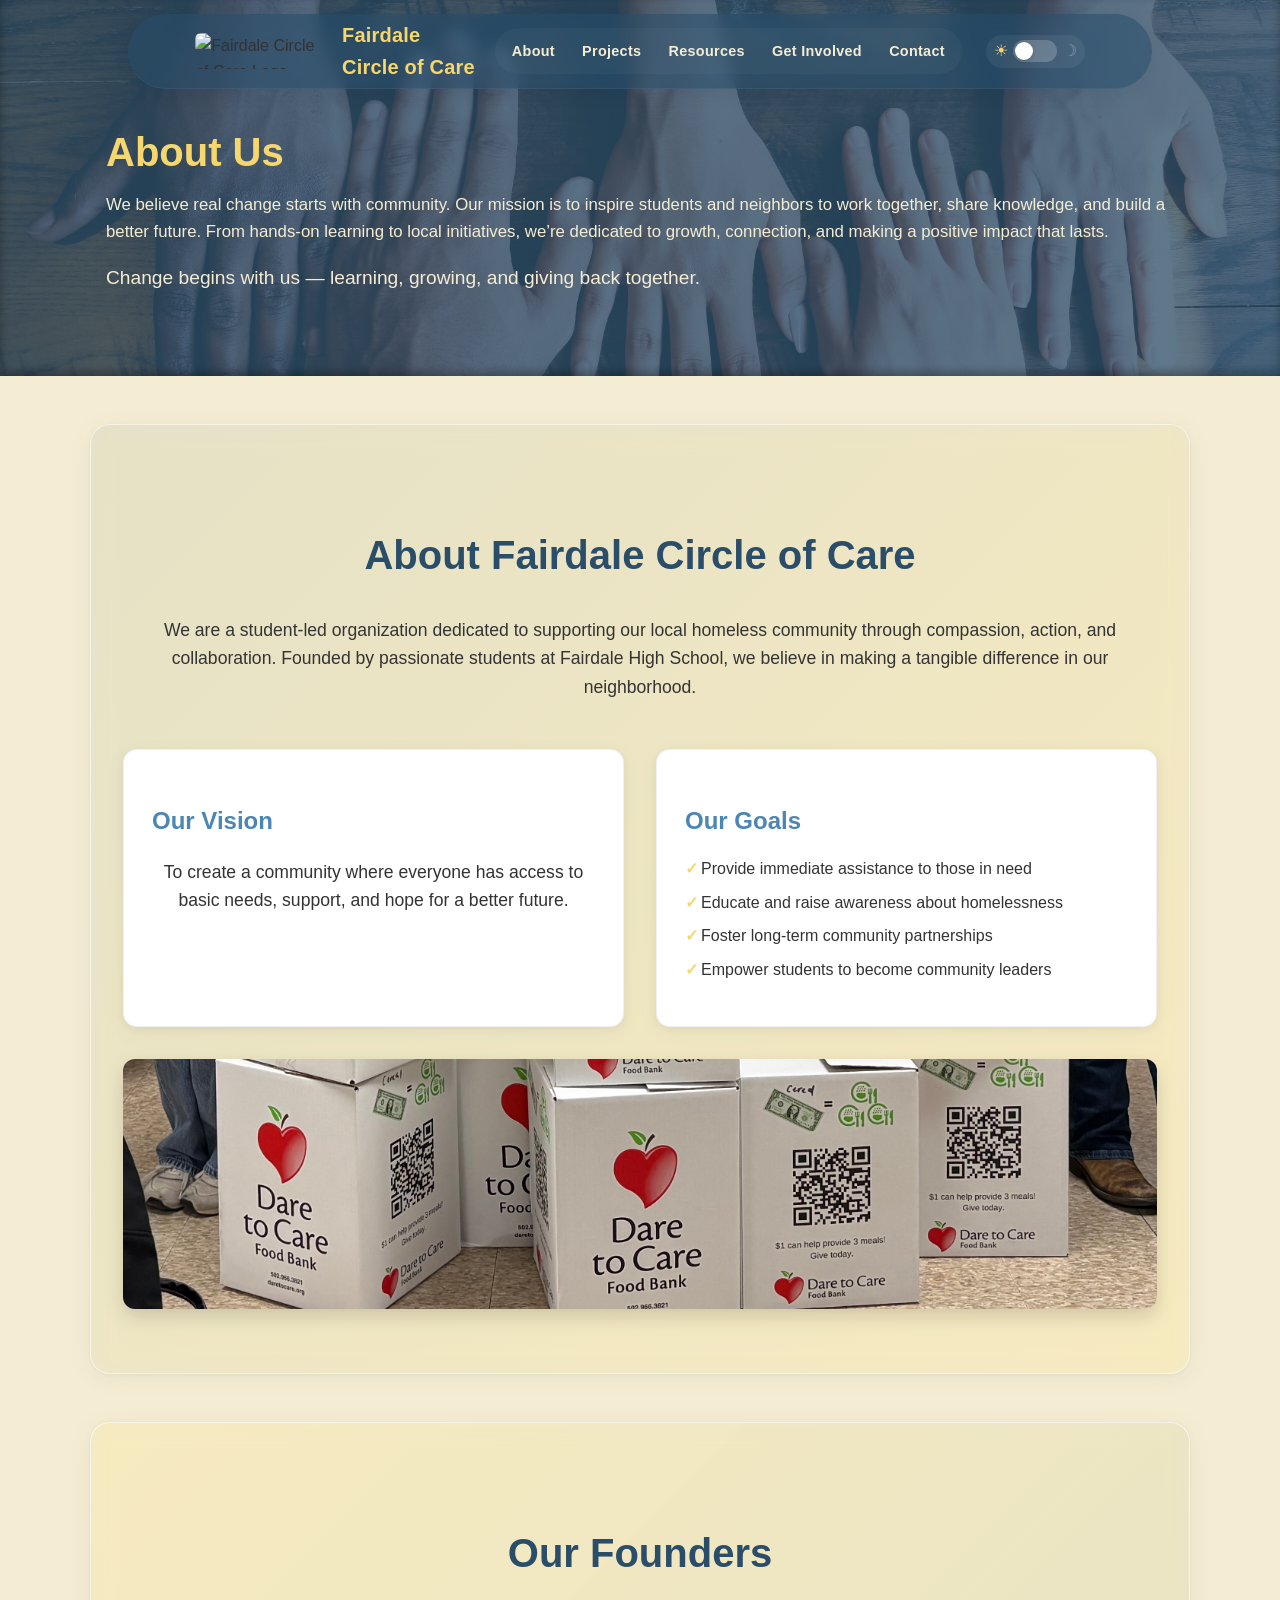
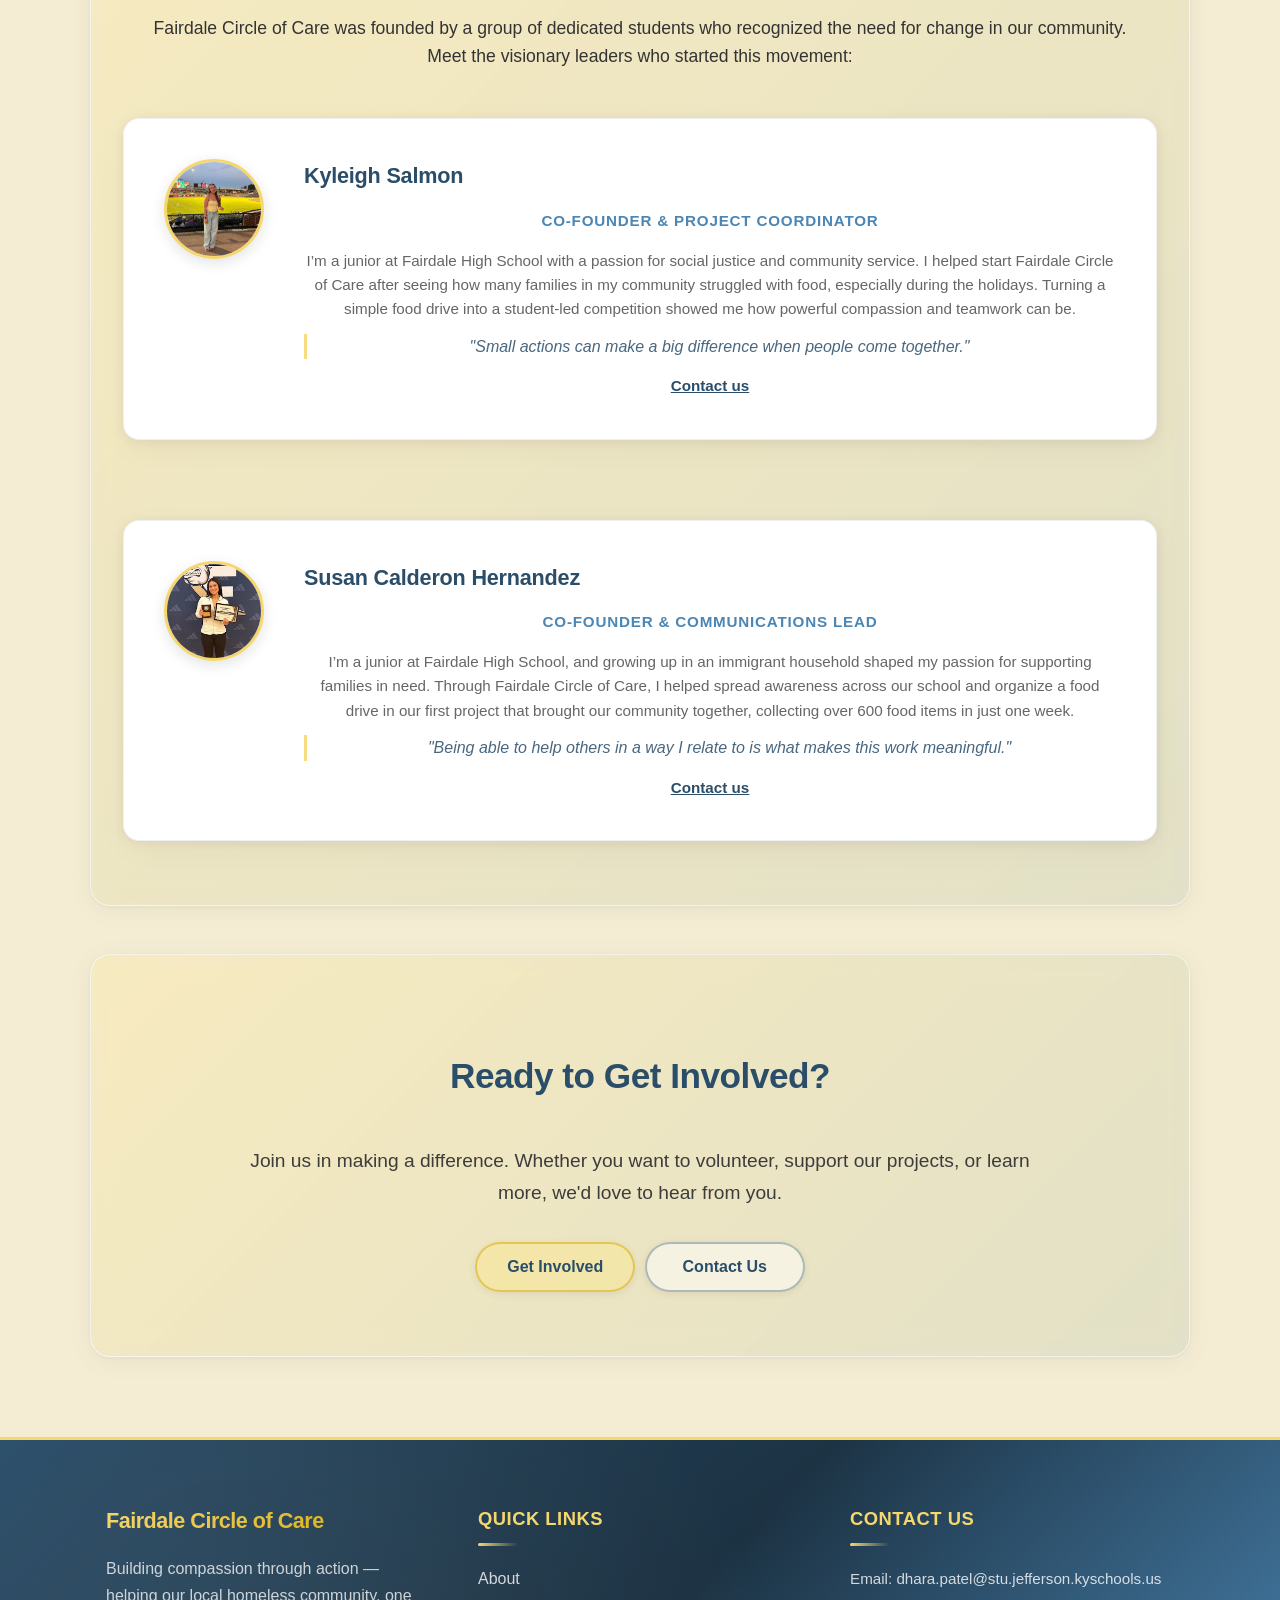
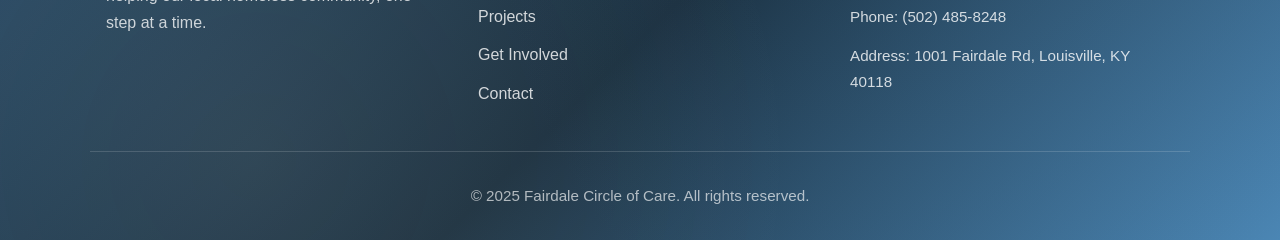
==== about.html @ db637d9d "initial commit Made-with: Cursor" ====
<!DOCTYPE html>
<html lang="en">
<head>
    <meta charset="utf-8" />
    <meta name="viewport" content="width=device-width, initial-scale=1" />
    <title>Fairdale Circle of Care | About Us</title>
    <script>
      (function() {
        var theme = localStorage.getItem('theme');
        var prefersDark = window.matchMedia && window.matchMedia('(prefers-color-scheme: dark)').matches;
        var isDark = theme === 'dark' || (!theme && prefersDark);
        document.documentElement.setAttribute('data-theme', isDark ? 'dark' : 'light');
      })();
    </script>
    <link rel="stylesheet" href="style.css" />
    <link rel="icon" type="image/x-icon" href="images/Fairdale_High_logo_template_300.png">
</head>
<body>

    <header class="site-header" role="banner">
        <div class="container header-inner">
            <div class="brand">
                <a href="index.html" class="logo">
                        <img src="https://cmsv2-assets.apptegy.net/uploads/21334/logo/24148/Fairdale_High_logo_template_300.png" alt="Fairdale Circle of Care Logo" />
                        <h1 class="site-title">Fairdale Circle of Care</h1>
                </a>
                <p class="site-tagline">Building compassion through action — helping our local homeless community, one step at a time.</p>
            </div>

            <button class="nav-toggle" aria-label="Toggle navigation" aria-expanded="false">
                <span class="bar"></span>
                <span class="bar"></span>
                <span class="bar"></span>
            </button>
            <nav class="site-nav" role="navigation" aria-label="Main navigation">
                <ul>
                    <li><a href="about.html">About</a></li>
                    <li><a href="projects.html">Projects</a></li>
                    <li><a href="resources.html">Resources</a></li>
                    <li><a href="get-involved.html">Get Involved</a></li>
                    <li><a href="contact.html">Contact</a></li>
                </ul>
            </nav>
            <label class="theme-switch" aria-label="Toggle dark mode">
                <input type="checkbox" id="theme-toggle" class="theme-checkbox" />
                <span class="theme-icon theme-icon-sun" aria-hidden="true">☀</span>
                <span class="slider"></span>
                <span class="theme-icon theme-icon-moon" aria-hidden="true">☽</span>
            </label>
            <script>(function(){ var t = document.documentElement.getAttribute('data-theme'); var c = document.getElementById('theme-toggle'); if(c) c.checked = (t === 'dark'); })();</script>
        </div>
    </header>

    <main id="main" class="hero hero-inner-page hero-about" role="main">
        <div class="container hero-inner">
            <div class="hero-content reveal">
                <h2 class="hero-title">About Us</h2>
                <p class="hero-lead">
                        We believe real change starts with community. Our mission is to inspire students and neighbors to work together,
    share knowledge, and build a better future. From hands-on learning to local initiatives, we’re dedicated to growth, connection, and making a positive impact that lasts.
</p>

                <p class="hero-note">Change begins with us — learning, growing, and giving back together.</p>
            </div>
        </div>
    </main>

    <!-- About Sections -->
    <section class="about-content" aria-labelledby="about-heading">
        <div class="container">
            <h2 id="about-heading" class="reveal">About Fairdale Circle of Care</h2>
            <p class="reveal">We are a student-led organization dedicated to supporting our local homeless community through compassion, action, and collaboration. Founded by passionate students at Fairdale High School, we believe in making a tangible difference in our neighborhood.</p>

            <div class="about-grid" data-stagger>
                <div class="about-item reveal">
                    <h3>Our Vision</h3>
                    <p>To create a community where everyone has access to basic needs, support, and hope for a better future.</p>
                </div>
                <div class="about-item reveal">
                    <h3>Our Goals</h3>
                    <ul>
                        <li>Provide immediate assistance to those in need</li>
                        <li>Educate and raise awareness about homelessness</li>
                        <li>Foster long-term community partnerships</li>
                        <li>Empower students to become community leaders</li>
                    </ul>
                </div>
            </div>
            <div class="about-image">
                <img src="images/IMG_8300 copy.JPG" alt="Boxes of donated items" />
            </div>
        </div>
    </section>

    <!-- Founders Section -->
    <section class="founders-section" aria-labelledby="founders-heading">
        <div class="container">
            <h2 id="founders-heading">Our Founders</h2>
            <p>Fairdale Circle of Care was founded by a group of dedicated students who recognized the need for change in our community. Meet the visionary leaders who started this movement:</p>

            <div class="founders-grid" data-stagger>
                <div class="founder-card reveal">
                    <img src="images/8A31B885-EFE0-4220-A9C0-D45A6B406CCF.JPG" alt="Kyleigh Salmon" class="founder-image">
                    <div class="founder-info">
                    <h3>Kyleigh Salmon</h3>
                    <p class="role">Co-Founder & Project Coordinator</p>
                    <p class="bio">I’m a junior at Fairdale High School with a passion for social justice and community service. I helped start Fairdale Circle of Care after seeing how many families in my community struggled with food, especially during the holidays. Turning a simple food drive into a student-led competition showed me how powerful compassion and teamwork can be.</p>
                    <p class="quote">"Small actions can make a big difference when people come together."</p>
                    <p><a href="contact.html" class="Email">Contact us</a></p>
                </div>
                </div>
                <div class="founder-card reveal">
                    <img src="images/susan circle of care.jpg" alt="Susan Calderon Hernandez" class="founder-image">
                    <div class="founder-info">
                    <h3>Susan Calderon Hernandez</h3>
                    <p class="role">Co-Founder & Communications Lead</p>
                    <p class="bio">I’m a junior at Fairdale High School, and growing up in an immigrant household shaped my passion for supporting families in need. Through Fairdale Circle of Care, I helped spread awareness across our school and organize a food drive in our first project that brought our community together, collecting over 600 food items in just one week.</p>
                    <p class="quote">"Being able to help others in a way I relate to is what makes this work meaningful."</p>
                    <p><a href="contact.html" class="Email">Contact us</a></p>
                </div>
                </div>
            </div>
        </div>
    </section>

    <!-- CTA Section -->
    <section class="get-involved-cta about-cta">
        <div class="container">
            <div class="cta-content reveal">
                <h2>Ready to Get Involved?</h2>
                <p>Join us in making a difference. Whether you want to volunteer, support our projects, or learn more, we'd love to hear from you.</p>
                <div class="cta-buttons">
                    <a class="btn btn-primary" href="get-involved.html">Get Involved</a>
                    <a class="btn btn-secondary" href="contact.html">Contact Us</a>
                </div>
            </div>
        </div>
    </section>

    <!-- Footer -->
    <footer class="site-footer">
        <div class="container footer-inner">
            <div class="footer-about">
                <h3>Fairdale Circle of Care</h3>
                <p>Building compassion through action — helping our local homeless community, one step at a time.</p>
            </div>
            <div class="footer-links">
                <h4>Quick Links</h4>
                <ul>
                    <li><a href="about.html">About</a></li>
                    <li><a href="projects.html">Projects</a></li>
                    <li><a href="get-involved.html">Get Involved</a></li>
                    <li><a href="contact.html">Contact</a></li>
                </ul>
            </div>
            <div class="footer-contact">
                <h4>Contact Us</h4>
                <p>Email: <a href="mailto:dhara.patel@stu.jefferson.kyschools.us">dhara.patel@stu.jefferson.kyschools.us</a></p>
                <p>Phone: <a href="tel:+15024858248">(502) 485-8248</a></p>
                <p>Address: 1001 Fairdale Rd, Louisville, KY 40118</p>
            </div>
        </div>
        <div class="footer-bottom">
            <p>&copy; 2025 Fairdale Circle of Care. All rights reserved.</p>
        </div>
    </footer>
    <script src="script.js"></script>
</body>
</html>
---- style.css ----
:root { /* colors and typography */
  font-family: Inter, sans-serif;
  font-feature-settings: 'liga' 1, 'calt' 1; /* fix for Chrome */
  --deep-blue: #2a4d69;
  --sky: #4b86b4;
  --soft-gold: #f5d76e;
  --cream: #f5edd3;
  --text: #333333;
  --gray: #666666;
  --mobile-padding: 1rem;
  --tablet-padding: 1.5rem;
  /* Section glass-gradient tokens */
  --section-a: linear-gradient(135deg, rgba(75,134,180,0.10) 0%, rgba(245,215,110,0.10) 100%);
  --section-b: linear-gradient(135deg, rgba(245,215,110,0.10) 0%, rgba(75,134,180,0.12) 100%);
  --section-border: rgba(255,255,255,0.55);
  --section-shadow: 0 4px 24px rgba(42,77,105,0.07), 0 1px 4px rgba(42,77,105,0.05);
}


/* Dark Mode Color Scheme */
[data-theme="dark"] {
  --bg-color: #121212;
  --text-color: #ffffff;
  --section-a: linear-gradient(135deg, rgba(75,134,180,0.18) 0%, rgba(212,168,78,0.10) 100%);
  --section-b: linear-gradient(135deg, rgba(212,168,78,0.10) 0%, rgba(75,134,180,0.18) 100%);
  --section-border: rgba(255,255,255,0.07);
  --section-shadow: 0 4px 24px rgba(0,0,0,0.25), 0 1px 4px rgba(0,0,0,0.15);
}


@supports (font-variation-settings: normal) {
  :root { font-family: InterVariable, sans-serif; }
}
* {
  box-sizing: border-box;
}
html {
  scroll-behavior: smooth;
}
body { /* global body styles */
  margin: 0;
  background-color: var(--cream);
  color: var(--text);
  line-height: 1.6;
  overflow-x: hidden;
}

/* Ensure the root doesn't allow horizontal scrolling — keeps layout clipped to viewport */
html, body {
  max-width: 100vw;
  overflow-x: hidden;
}

/* Guard against oversized images or absolutely positioned decorations causing scroll */
img, picture, video {
  max-width: 100%;
  height: auto;
  display: block;
}

/* Decorative pseudo-elements that sit outside their containers should not cause page scroll */
*:before, *:after {
  box-sizing: border-box;
}


.container { /* global content wrapper */
  max-width: 1100px;
  margin: 0 auto;
  width: 100%;
  padding: 0 1rem;
}

iframe{
  width: 100%;
  height: 600px;
  border: none;
  border-radius: 8px;
  box-shadow: 0 4px 12px rgba(0,0,0,0.1);
}

.site-header { /* sticky header */
  position: fixed;
  top: 0;
  left: 50%;
  transform: translateX(-50%);
  width: 60%;
  z-index: 1000;
  padding: 0.3rem 0;
  background: rgba(42, 77, 105, 0.55); /* thin glass */
  backdrop-filter: blur(8px) saturate(120%);
  -webkit-backdrop-filter: blur(8px) saturate(120%);
  border-bottom: 1px solid rgba(255,255,255,0.05);
  transition: background 240ms ease, box-shadow 240ms ease, transform 240ms ease;
  box-shadow: 0 6px 18px rgba(11, 24, 35, 0.06);
  margin-top: 0.9rem;
  border-radius: 5rem;
}


.site-header.scrolled { /* solid header on scroll */
  background: rgba(42, 77, 105, 0.9);
  box-shadow: 0 10px 30px rgba(11, 24, 35, 0.12);
  transform: translateY(0);
}


@media (max-width: 1310px) {
  .site-header {
    width: 80%;
  }
  .site-nav ul {
    gap: 0.1rem;
    padding: 0.3rem;
  }
  .site-nav a {
    padding: 0.38rem 0.6rem;
    font-size: 0.875rem;
  }
}

@media (max-width: 1024px) {
  .site-header {
    width: 90%;
  }
  .site-nav ul {
    gap: 0.05rem;
    padding: 0.25rem;
  }
  .site-nav a {
    padding: 0.35rem 0.45rem;
    font-size: 0.82rem;
    letter-spacing: 0.1px;
  }
}

@media (max-width: 768px) {
  .site-header {
    width: 90%;
    border-radius: 0;
    margin-top: 0;
  }
}


@media (max-width: 480px) {
  .site-header {
    width: 100%;
  }
}


/* inner layout */
.header-inner {
  display: flex;
  align-items: center;
  justify-content: space-between;
  gap: 1rem;
  max-width: 1100px;
  margin: 0 auto;
  width: 90%;
  padding: 0 1rem;
  min-height: 64px;
}


/* branding */
.site-title {
  color: var(--soft-gold);
  font-size: 1.25rem;
  margin: 0;
  font-weight: 800;
  letter-spacing: 0.2px;
  display: inline-flex;
  align-items: center;
  gap: 0.6rem;
  transition: transform 180ms ease;
  transform-origin: center;
  will-change: transform;
}


.site-title:hover { /* hover effect on site title */
  text-decoration: none;
  transform: scale(1.02);
}


/* show a small tagline on larger screens */
.site-tagline {
  display: none;
  color: rgba(255,255,255,0.85);
  font-weight: 600;
  font-size: 0.85rem;
  margin-left: 0.4rem;
  opacity: 0.95;
}


html[data-theme="dark"] .site-tagline {
  color: rgba(224,224,224,0.85);
}


/* nav container */
.site-nav {
  display: flex;
  align-items: center;
  gap: 0.5rem;
}


.site-nav ul {
  list-style: none;
  display: flex;
  gap: 0.2rem;
  margin: 0;
  padding: 0.3rem;
  align-items: center;
  background: rgba(255,255,255,0.03);
  border-radius: 999px;
  transition: background 180ms ease, box-shadow 180ms ease;
  width: 100%;
  box-sizing: border-box;
  flex:1;
}


/* links */
.site-nav a {
  display: inline-block;
  text-decoration: none;
  color: var(--cream);
  font-weight: 700;
  letter-spacing: 0.3px;
  font-size: 0.9rem;
  padding: 0.4rem 0.75rem;
  border-radius: 999px;
  transition: background 160ms ease, transform 160ms ease, box-shadow 160ms ease;
  backdrop-filter: none;
  white-space: nowrap;
}


/* hover / focus states */
.site-nav a:hover,
.site-nav a:focus {
  background: rgba(255,255,255,0.09);
  transform: translateY(-3px);
  box-shadow: 0 8px 20px rgba(11, 24, 35, 0.09);
  outline: none;
}


/* subtle pressed state */
.site-nav a:active {
  transform: translateY(0);
  box-shadow: none;
}


/* primary CTA inside nav */
.site-nav a.primary {
  background: linear-gradient(180deg, #ffe87c, #d4a500);
  color: var(--deep-blue);
  box-shadow: 0 6px 0 rgba(183,139,0,0.9), 0 10px 20px rgba(0,0,0,0.12);
  font-weight: 800;
}
/* primary CTA hover */
.site-nav a.primary:hover {
  transform: translateY(-2px);
  box-shadow: 0 8px 0 rgba(183,139,0,0.95), 0 12px 28px rgba(0,0,0,0.15);
}


/* responsive: collapse nav into a toggle on small screens */
.nav-toggle {
  display: none;
  flex-direction: column;
  justify-content: center;
  align-items: center;
  gap: 5px;
  width: 40px;
  height: 40px;
  background: rgba(255,255,255,0.1);
  border: none;
  border-radius: 10px;
  cursor: pointer;
  padding: 0;
  flex-shrink: 0;
  transition: background 0.2s ease;
}

.nav-toggle:hover {
  background: rgba(255,255,255,0.18);
}

/* The three bars */
.bar {
  display: block;
  width: 20px;
  height: 2px;
  background: #ffffff;
  border-radius: 2px;
  transition: transform 0.3s ease, opacity 0.3s ease, width 0.3s ease;
  transform-origin: center;
}

/* Animate to X when open */
.nav-toggle.open .bar:nth-child(1) {
  transform: translateY(7px) rotate(45deg);
}
.nav-toggle.open .bar:nth-child(2) {
  opacity: 0;
  width: 0;
}
.nav-toggle.open .bar:nth-child(3) {
  transform: translateY(-7px) rotate(-45deg);
}
/* toggle hover/focus */







/* ========= DARK MODE THEME SWITCH (utility, far right, sun/moon icon) ========= */
.theme-switch {
  display: flex;
  align-items: center;
  gap: 0.35rem;
  cursor: pointer;
  padding: 0.35rem 0.5rem;
  border-radius: 999px;
  background: rgba(255, 255, 255, 0.06);
  transition: background 0.2s ease;
  margin-left: 0.5rem;
  z-index: 2100;
  flex-shrink: 0;
}

.theme-switch:hover {
  background: rgba(255, 255, 255, 0.1);
}

.theme-checkbox {
  position: absolute;
  opacity: 0;
  pointer-events: none;
}

.theme-icon {
  font-size: 1rem;
  line-height: 1;
  opacity: 0.7;
  transition: opacity 0.2s ease;
}

.theme-icon-sun { color: #f5d76e; }
.theme-icon-moon { color: rgba(255,255,255,0.9); }

html[data-theme="dark"] .theme-icon-sun { opacity: 0.4; }
html[data-theme="dark"] .theme-icon-moon { opacity: 1; }

.theme-checkbox:checked ~ .theme-icon-sun { opacity: 0.4; }
.theme-checkbox:checked ~ .theme-icon-moon { opacity: 1; }
.theme-checkbox:not(:checked) ~ .theme-icon-sun { opacity: 1; }
.theme-checkbox:not(:checked) ~ .theme-icon-moon { opacity: 0.4; }

.slider {
  position: relative;
  width: 44px;
  height: 22px;
  background: rgba(255, 255, 255, 0.2);
  border-radius: 999px;
  transition: background 0.2s ease;
}

html[data-theme="dark"] .theme-switch .slider {
  background: rgba(0, 0, 0, 0.3);
}

.slider::before {
  content: '';
  position: absolute;
  width: 18px;
  height: 18px;
  background: white;
  border-radius: 50%;
  top: 2px;
  left: 2px;
  transition: transform 0.25s ease;
  box-shadow: 0 1px 3px rgba(0, 0, 0, 0.2);
}

.theme-checkbox:checked ~ .slider::before {
  transform: translateX(22px);
}


@media (max-width: 780px) {
  .site-header {
    position: fixed;
    top: 0;
    left: 0;
    width: 100%;
    margin-top: 0;
    transform: none;
    border-radius: 0px;
    padding: 0.6rem 1rem;
    background: rgba(42, 77, 105, 0.75);
    backdrop-filter: blur(12px) saturate(150%);
    -webkit-backdrop-filter: blur(12px) saturate(150%);
    box-shadow: 0 4px 24px rgba(0, 0, 0, 0.25);
    border-bottom: 1px solid rgba(255,255,255,0.1);
    z-index: 2000;
    transition: all 0.3s ease;


  }
  .nav-toggle {
    display: inline-flex;
  }

  .header-inner {
    padding: 0 1rem;
    justify-content: space-between;
    align-items: center;
    min-height: 56px;
  }

  /* ensure the theme-switch remains visible and aligned on small screens */
  .header-inner .theme-switch {
    margin-left: 0.5rem;
  }

  /* Mobile nav panel — slides down from header */
  .site-nav {
    position: fixed;
    top: 56px;
    left: 0;
    right: 0;
    width: 100%;
    background: rgba(42, 77, 105, 0.82);
    backdrop-filter: blur(20px) saturate(160%);
    -webkit-backdrop-filter: blur(20px) saturate(160%);
    border-bottom: 1px solid rgba(255,255,255,0.12);
    box-shadow: 0 12px 40px rgba(0,0,0,0.18);
    overflow: hidden;
    /* hidden state */
    max-height: 0;
    opacity: 0;
    pointer-events: none;
    transition: max-height 0.35s cubic-bezier(0.4, 0, 0.2, 1),
                opacity 0.25s ease;
    z-index: 9999;
  }

  .site-nav.open {
    max-height: 400px;
    opacity: 1;
    pointer-events: auto;
  }

  .site-nav ul {
    display: flex;
    flex-direction: column;
    gap: 0;
    padding: 0.5rem 1rem 1rem;
    background: transparent;
    border-radius: 0;
    box-shadow: none;
    width: 100%;
  }

  .site-nav li {
    width: 100%;
    border-bottom: 1px solid rgba(255,255,255,0.06);
  }

  .site-nav li:last-child {
    border-bottom: none;
  }

  .site-nav a {
    display: flex;
    align-items: center;
    width: 100%;
    padding: 1.1rem 0.75rem;
    font-size: 1.1rem;
    font-weight: 700;
    color: rgba(255,255,255,0.92);
    border-radius: 0;
    letter-spacing: 0.2px;
    transition: color 0.2s ease, padding-left 0.2s ease;
  }

  .site-nav a:hover,
  .site-nav a:focus {
    color: #ffffff;
    background: rgba(255,255,255,0.07);
    padding-left: 1.25rem;
    transform: none;
    box-shadow: none;
  }

  .site-nav a.active-page {
    color: var(--soft-gold);
  }

  .site-title {
    font-size: 1rem;
  }
  .hero {
    padding: 6rem 0 0;
    background-position: center;


  }
  .hero-inner {
    flex-direction: column;
    text-align: center;


    padding: 0 1rem;
  }
  .hero-content p{
    font-size:1.2rem;
  }
  .hero-title {
    font-size: 2.5rem;
  }
  .btn {
    padding: 0.6rem 1.2rem;
    font-size: 0.9rem;
  }
  .mission {
    flex-direction: column;
    margin: 2rem 0.5rem;
    padding: 2.5rem 1rem;
    border-radius: 16px;
  }
  .mission-statement p {
    font-size: 1.05rem;
  }
}


/* hero section */
.hero {
  padding-top:8rem;
  background:
    linear-gradient(rgba(42, 77, 105, 0.8), rgba(42, 77, 105, 0.8)),
    url("images/shane-rounce-DNkoNXQti3c-unsplash.jpg") center/cover no-repeat;
  padding:9rem 0;
  background-size:cover;
  color: var(--text);
  position: relative;
  box-shadow: inset 0 -4px 10px rgba(0,0,0,0.3);
}


html[data-theme="dark"] .hero {
  background:
    linear-gradient(rgba(26, 42, 58, 0.9), rgba(26, 42, 58, 0.9)),
    url("https://civicwell.org/wp-content/uploads/2013/07/feature-cultivating-community-gardens.jpg") center/cover no-repeat;
  background-size: cover;
}

html[data-theme="dark"] body{
  background-color: #2a2a2a;

}

/* hero inner layout */
.hero-inner {
  display: flex;
  align-items: center;
  justify-content: space-between;
  gap: 2rem;
  flex-wrap: wrap;
}
/* hero text content */
.hero-content {
  flex: 1 1 500px;
}
.hero-content p{
    font-size:1.2rem;
    color: var(--cream);
}


.hero-title {
  font-size: 4rem;
  color: var(--soft-gold);
  margin-bottom: 1rem;
  line-height: 1.15;
}

/* Inner pages: smaller hero so it doesn’t feel like the homepage */
.hero-inner-page.hero {
  padding: 6rem 0 4rem;
}

/* =====================================================
   PER-PAGE HERO IMAGES
   To change a page's hero image, just update the url()
   below for that page. The overlay tint is automatic.
   ===================================================== */

/* About page — add class="hero hero-inner-page hero-about" to <main> */
.hero-about {
  background-image:
    linear-gradient(rgba(42, 77, 105, 0.75), rgba(42, 77, 105, 0.75)),
    url("images/clay-banks-LjqARJaJotc-unsplash.jpg");
  background-size: cover;
  background-position: center;
}

/* Projects page */
.hero-projects {
  background-image:
    linear-gradient(rgba(42, 77, 105, 0.75), rgba(42, 77, 105, 0.75)),
    url("images/joel-muniz-3k3l2brxmwQ-unsplash.jpg");
  background-size: cover;
  background-position: center;
}

/* Resources page */
.hero-resources {
  background-image:
    linear-gradient(rgba(42, 77, 105, 0.75), rgba(42, 77, 105, 0.75)),
    url("images/victoria-kubiaki-emPsZ6MBCUs-unsplash.jpg");
  background-size: cover;
  background-position: center;
}

/* Get Involved page */
.hero-get-involved {
  background-image:
    linear-gradient(rgba(42, 77, 105, 0.75), rgba(42, 77, 105, 0.75)),
    url("images/h-u-phu-6qt7cVSN6uc-unsplash.jpg");
  background-size: cover;
  background-position: center;
}

/* Contact page */
.hero-contact {
  background-image:
    linear-gradient(rgba(42, 77, 105, 0.75), rgba(42, 77, 105, 0.75)),
    url("images/julian-hochgesang-Dkn8-zPIbwo-unsplash.jpg");
  background-size: cover;
  background-position: center;
}

.hero-inner-page .hero-title {
  font-size: 2.5rem;
  font-weight: 700;
}

.hero-inner-page .hero-lead {
  font-size: 1.05rem;
}
/* hero buttons: primary = bold yellow, secondary = subdued */
.btn {
  display: inline-block;
  padding: 0.65rem 1.25rem;
  border-radius: 30px;
  font-weight: 600;
  text-decoration: none;
  border: 2px solid rgba(42, 77, 105, 0.35);
  color: var(--deep-blue);
  background: rgba(255, 255, 255, 0.5);
  box-shadow: 0 2px 8px rgba(0, 0, 0, 0.08);
  transition: all 0.25s ease;
}

.btn:hover {
  transform: translateY(-1px);
  box-shadow: 0 4px 12px rgba(0, 0, 0, 0.12);
  border-color: rgba(42, 77, 105, 0.5);
}

.btn:active {
  transform: translateY(0);
}

.btn-primary {
  border: 2px solid rgba(212, 168, 0, 0.5);
  color: var(--deep-blue);
  background: rgba(255, 232, 124, 0.35);
  box-shadow: 0 2px 8px rgba(0, 0, 0, 0.08);
}



.btn-primary:hover {
  transform: translateY(-1px);
  box-shadow: 0 4px 12px rgba(0, 0, 0, 0.12);
  border-color: rgba(212, 168, 0, 0.65);
  background: rgba(255, 232, 124, 0.5);
}

.hero .btn-primary {
  background: rgba(255, 232, 124, 0.6);
}

.btn-primary:active {
  transform: translateY(0);
  box-shadow: 0 2px 6px rgba(0, 0, 0, 0.1);
}

html[data-theme="dark"] .btn {
  border-color: rgba(212, 168, 78, 0.3);
  color: rgba(224, 224, 224, 0.95);
  background: rgba(42, 58, 74, 0.5);
}

html[data-theme="dark"] .btn-primary {
  border-color: rgba(212, 168, 78, 0.5);
  color: rgba(224, 224, 224, 0.95);
  background: rgba(212, 168, 78, 0.15);
}

html[data-theme="dark"] .btn-primary:hover {
  border-color: rgba(212, 168, 78, 0.7);
  background: rgba(212, 168, 78, 0.22);
}

/* Secondary = subdued; same as base .btn */
.btn-secondary {
  border: 2px solid rgba(42, 77, 105, 0.35);
  background: rgba(255, 255, 255, 0.5);
  box-shadow: 0 2px 8px rgba(0, 0, 0, 0.08);
}

html[data-theme="dark"] .btn-secondary {
  border-color: rgba(212, 168, 78, 0.3);
  background: rgba(42, 58, 74, 0.5);
}

.hero-cta,
.cta-buttons {
  display: flex;
  flex-wrap: wrap;
  gap: 0.6rem;
  align-items: center;
}


.hero-note {
  margin-top: 1rem;
  color: var(--cream);
}

html[data-theme="dark"] .hero-note {
  color: rgba(224,224,224,0.9);
}

.hero-lead {
  color: var(--cream);
}

html[data-theme="dark"] .hero-lead {
  color: rgba(224,224,224,0.9);
}

html[data-theme="dark"] .hero-content p {
  color: rgba(224,224,224,0.9);
}





/* ========= SCROLL REVEAL ========= */
.reveal {
  opacity: 0;
  transform: translateY(28px);
  transition: opacity 0.6s cubic-bezier(0.22, 0.61, 0.36, 1),
              transform 0.6s cubic-bezier(0.22, 0.61, 0.36, 1);
}

.reveal.visible {
  opacity: 1;
  transform: translateY(0);
}

/* Stagger containers are observed as a unit; children are triggered via JS setTimeout */
[data-stagger] > .reveal,
[data-stagger] .reveal {
  transition-delay: 0ms;
}

/* ========= HOVER LIFT (cards) ========= */
.card:hover,
.testimonial-card:hover,
.benefit-card:hover,
.founder-card:hover,
.about-item:hover,
.stat:hover,
.project-card-wrapper:hover {
  transform: translateY(-5px);
  box-shadow: 0 12px 32px rgba(42,77,105,0.14), 0 2px 8px rgba(42,77,105,0.08);
}

/* ========= BUTTON PULSE (primary CTA) ========= */
@keyframes btnPulse {
  0%   { box-shadow: 0 0 0 0 rgba(75,134,180,0.45); }
  70%  { box-shadow: 0 0 0 10px rgba(75,134,180,0); }
  100% { box-shadow: 0 0 0 0 rgba(75,134,180,0); }
}

.btn.btn-primary {
  animation: btnPulse 2.6s ease-out infinite;
}

.btn.btn-primary:hover,
.btn.btn-primary:focus {
  animation: none;
}

/* ========= SECTION HEADING UNDERLINE DRAW ========= */
@keyframes drawLine {
  from { width: 0; }
  to   { width: 3rem; }
}

.impact h2,
.faq h2,
.testimonies h2,
.get-involved h2,
.about-content h2,
.founders-section h2 {
  position: relative;
  padding-bottom: 0.75rem;
}

.impact h2::after,
.faq h2::after,
.testimonies h2::after,
.get-involved h2::after,
.about-content h2::after,
.founders-section h2::after {
  content: "";
  position: absolute;
  bottom: 0;
  left: 0;
  height: 3px;
  width: 0;
  background: linear-gradient(to right, var(--sky), var(--soft-gold));
  border-radius: 2px;
  transition: width 0.6s cubic-bezier(0.22, 0.61, 0.36, 1) 0.3s;
}

.reveal.visible h2::after,
.reveal.visible + * h2::after {
  width: 3rem;
}

/* Trigger when the heading's own parent becomes visible */
.impact-intro.visible h2::after,
.faq-intro.visible h2::after,
.testimonies-header.visible h2::after,
.get-involved-text.visible h2::after,
.about-content .container .reveal.visible ~ * h2::after {
  width: 3rem;
}

/* Simpler: just always draw when heading is in a .visible ancestor */
.visible > h2::after,
.visible h2::after {
  width: 3rem;
}
.logo{
    text-decoration: none;
    color:inherit;
    gap: 0.6rem;
    display: flex;
    align-items: center;
}


.brand {
    display: flex;
    gap: 0.2rem;
    align-items: center;
}


.logo img{ /* logo image styles */
    height:36px;
    width:auto;
    display:block;
    border-radius: 6px;
}


/* mission section */
.mission {
  display: flex;
  align-items: center;
  gap: 4rem;
  padding: 3.5rem 3rem;
  background: var(--section-b);
  backdrop-filter: blur(12px) saturate(140%);
  -webkit-backdrop-filter: blur(12px) saturate(140%);
  border: 1px solid var(--section-border);
  border-radius: 20px;
  margin: 3rem auto;
  box-shadow: var(--section-shadow);
  max-width: 1100px;
  position: relative;
  overflow: hidden;
}

.mission::before {
  content: "";
  position: absolute;
  top: 0;
  left: 0;
  width: 4px;
  height: 100%;
  background: linear-gradient(to bottom, var(--sky), var(--deep-blue));
  border-radius: 4px 0 0 4px;
}

html[data-theme="dark"] .mission {
  background: var(--section-b);
  border-color: var(--section-border);
  box-shadow: var(--section-shadow);
}

html[data-theme="dark"] .mission::before {
  background: linear-gradient(to bottom, var(--sky), var(--soft-gold));
}
.get-involved {
  padding: 4rem 1rem;
  background: var(--section-a);
  backdrop-filter: blur(12px) saturate(140%);
  -webkit-backdrop-filter: blur(12px) saturate(140%);
  border: 1px solid var(--section-border);
  border-radius: 20px;
  margin: 3rem auto;
  box-shadow: var(--section-shadow);
  max-width: 1100px;
  position: relative;
  overflow: hidden;
}

html[data-theme="dark"] .get-involved {
  background: var(--section-a);
  border-color: var(--section-border);
  box-shadow: var(--section-shadow);
}



.get-involved-layout {
  display: grid;
  grid-template-columns: 1fr 1fr;
  gap: 4rem;
  align-items: center;
}

.get-involved h2 {
  color: var(--deep-blue);
  font-size: 2rem;
  font-weight: 900;
  margin-bottom: 1rem;
  letter-spacing: -0.5px;
}

html[data-theme="dark"] .get-involved h2 {
  color: rgba(224,224,224,0.95);
}

.get-involved p {
  color: var(--gray);
  font-size: 1rem;
  margin-bottom: 1.5rem;
  line-height: 1.7;
}

html[data-theme="dark"] .get-involved p {
  color: rgba(224,224,224,0.75);
}

.get-involved ul {
  list-style: none;
  font-size: 1rem;
  margin: 0 0 0 0;
  padding: 0;
}

html[data-theme="dark"] .get-involved ul {
  color: rgba(224,224,224,0.9);
}

.get-involved li {
  margin-bottom: 0.85rem;
  line-height: 1.7;
  padding-left: 1.6rem;
  position: relative;
  color: var(--text);
}

html[data-theme="dark"] .get-involved li {
  color: rgba(224,224,224,0.85);
}

.get-involved li::before {
  content: "✓";
  position: absolute;
  left: 0;
  color: var(--soft-gold);
  font-weight: 900;
}

.get-involved-cta-box {
  background: rgba(255,255,255,0.6);
  border: 1px solid rgba(42,77,105,0.1);
  border-radius: 16px;
  padding: 2.5rem;
  display: flex;
  flex-direction: column;
  align-items: flex-start;
  gap: 1rem;
  box-shadow: 0 2px 12px rgba(42,77,105,0.06);
}

html[data-theme="dark"] .get-involved-cta-box {
  background: rgba(255,255,255,0.04);
  border-color: rgba(255,255,255,0.08);
}

.get-involved-cta-box p {
  font-size: 1.1rem;
  font-weight: 700;
  color: var(--deep-blue);
  margin: 0 0 0.5rem 0;
  line-height: 1.5;
}

html[data-theme="dark"] .get-involved-cta-box p {
  color: rgba(224,224,224,0.9);
}

.get-involved-cta-box .btn {
  width: 100%;
  text-align: center;
}


/* ========= SECTION EYEBROW LABEL ========= */
.section-eyebrow {
  display: inline-block;
  font-size: 0.72rem;
  font-weight: 700;
  letter-spacing: 0.12em;
  text-transform: uppercase;
  color: var(--sky) !important;
  margin-bottom: 0.6rem;
}

html[data-theme="dark"] .section-eyebrow {
  color: var(--soft-gold) !important;
}

/* Impact Section */
.impact {
  padding: 4rem 1rem;
  background: var(--section-b);
  backdrop-filter: blur(12px) saturate(140%);
  -webkit-backdrop-filter: blur(12px) saturate(140%);
  border: 1px solid var(--section-border);
  border-radius: 20px;
  margin: 3rem auto;
  box-shadow: var(--section-shadow);
  max-width: 1100px;
  position: relative;
  overflow: hidden;
}

html[data-theme="dark"] .impact {
  background: var(--section-b);
  border-color: var(--section-border);
  box-shadow: var(--section-shadow);
}
.impact-layout {
  display: grid;
  grid-template-columns: 1fr 1fr;
  gap: 4rem;
  align-items: center;
}

.impact-intro {
  position: relative;
  z-index: 1;
}

.impact h2 {
  color: var(--deep-blue);
  font-size: 2rem;
  font-weight: 900;
  margin-bottom: 1rem;
  text-align: left;
  position: relative;
  z-index: 1;
  letter-spacing: -0.5px;
}

html[data-theme="dark"] .impact h2 {
  color: rgba(224,224,224,0.95);
}

.impact-desc {
  color: var(--gray);
  font-size: 1rem;
  line-height: 1.7;
  margin: 0;
}

html[data-theme="dark"] .impact-desc {
  color: rgba(224,224,224,0.7);
}

.impact-stats {
  display: grid;
  grid-template-columns: 1fr 1fr;
  gap: 1.25rem;
  position: relative;
  z-index: 1;
}
.stat {
  background: linear-gradient(135deg, #ffffff 0%, #f9f7f2 100%);
  padding: 2.5rem;
  border-radius: 16px;
  text-align: center;
  box-shadow: 0 8px 25px rgba(42,77,105,0.08);
  border: 1px solid rgba(42,77,105,0.05);
  transition: all 0.4s cubic-bezier(0.2, 0.8, 0.2, 1);
  position: relative;
  overflow: hidden;
}


html[data-theme="dark"] .stat {
  background: linear-gradient(135deg, #2a3a4a 0%, #1e2e3e 100%);
  box-shadow: 0 8px 25px rgba(0,0,0,0.3);
  border: 1px solid rgba(212,168,78,0.1);
}
.stat::before {
  content: "";
  position: absolute;
  top: 0;
  left: -100%;
  width: 100%;
  height: 100%;
  background: linear-gradient(90deg, transparent, rgba(245,237,211,0.4), transparent);
  transition: left 0.6s ease;
}
.stat:hover::before {
  left: 100%;
}
.stat:hover {
  transform: translateY(-12px) scale(1.05);
  box-shadow: 0 16px 40px rgba(42,77,105,0.16);
}
.count {
  display: block;
  font-size: 3.5rem;
  font-weight: 950;
  background: linear-gradient(135deg, var(--soft-gold) 0%, #d4a500 100%);
  -webkit-background-clip: text;
  -webkit-text-fill-color: transparent;
  background-clip: text;
  margin-bottom: 0.8rem;
  letter-spacing: -1px;
}
.stat p {
  color: var(--deep-blue);
  font-size: 1.15rem;
  font-weight: 800;
  margin: 0;
  letter-spacing: 0.4px;
  text-transform: uppercase;
}

html[data-theme="dark"] .stat p {
  color: rgba(224,224,224,0.95);
}


@media (max-width: 780px) {
  .impact {
    padding: 2.5rem 1rem;
    border-radius: 12px;
    margin: 2rem 0.5rem;
    box-shadow: 0 6px 20px rgba(42,77,105,0.08);
    max-width: 100%;
  }
  .impact h2 {
    font-size: 1.6rem;
    margin-bottom: 1.8rem;
  }
  .impact-stats {
    gap: 1.8rem;
  }
  .stat {
    padding: 1.8rem 1rem;
  }
  .count {
    font-size: 2.8rem;
  }
  .stat p {
    font-size: 0.95rem;
  }
  .get-involved {
    padding: 2rem 1rem;
    border-radius: 12px;
    margin: 2rem 0.5rem;
    max-width: 100%;
  }
  .get-involved h2 {
    font-size: 1.6rem;
  }
  .get-involved p {
    font-size: 1rem;
  }
  .get-involved ul {
    font-size: 1rem;
    margin-bottom: 1.8rem;
  }
  .get-involved li {
    margin-bottom: 0.8rem;
  }
  .get-involved .btn.btn-primary {
    font-size: 1rem;
    padding: 0.8rem 1.8rem;
  }
}



@media (max-width: 480px) {
  .why-us .container, .get-involved .container {
    padding: 0;
    max-width: 100%;
  }
  .why-us h2, .get-involved h2 {
    font-size: 1.3rem;
  }
  .why-us p, .get-involved p {
    font-size: 1rem;
  }
  .why-us ul, .get-involved ul {
    font-size: 0.98rem;
    padding-left: 1rem;
  }
}






/* mission statement card */
.mission-statement {
  flex: 1;
  line-height: 1.7;
  position: relative;
  z-index: 1;
}

.mission-statement h2 {
  margin: 0 0 0.75rem 0;
  font-size: 0.7rem;
  font-weight: 800;
  letter-spacing: 1.8px;
  text-transform: uppercase;
  text-align: left;
  color: var(--sky);
}

html[data-theme="dark"] .mission-statement h2 {
  color: var(--soft-gold);
}

.mission-statement p {
  margin: 0 0 1.5rem 0;
  font-size: 1.1rem;
  font-weight: 400;
  line-height: 1.7;
  letter-spacing: -0.1px;
  text-align: left;
  color: var(--gray);
}

html[data-theme="dark"] .mission-statement p {
  color: rgba(224,224,224,0.7);
}

.mission-btn {
  display: inline-block;
  font-size: 0.875rem;
}




/* responsive adjustments */
@media (max-width: 780px) {
  .mission {
    flex-direction: column;
    gap: 1.5rem;
    padding: 2rem 1.5rem;
    margin: 2rem 0.5rem;
    border-radius: 16px;
  }
  .mission-image {
    flex: none;
    width: 100%;
    height: 220px;
  }
  .mission-statement {
    width: 100%;
  }
  .mission-statement h2 {
    font-size: 0.7rem;
  }
  .mission-statement p {
    font-size: 1rem;
  }
}


.efforts-section {
  background: var(--section-a);
  backdrop-filter: blur(12px) saturate(140%);
  -webkit-backdrop-filter: blur(12px) saturate(140%);
  border: 1px solid var(--section-border);
  border-radius: 20px;
  box-shadow: var(--section-shadow);
  max-width: 1100px;
  margin: 3rem auto;
  padding: 3rem 2rem 3.5rem;
}

html[data-theme="dark"] .efforts-section {
  background: var(--section-a);
  border-color: var(--section-border);
  box-shadow: var(--section-shadow);
}

.efforts-header {
  margin-bottom: 2rem;
}

.efforts-header h2 {
  color: var(--deep-blue);
  font-size: 2rem;
  font-weight: 900;
  margin-bottom: 0;
  letter-spacing: -0.5px;
  position: relative;
  padding-bottom: 0.75rem;
}

html[data-theme="dark"] .efforts-header h2 {
  color: rgba(224,224,224,0.95);
}

.efforts-header h2::after {
  content: "";
  position: absolute;
  bottom: 0;
  left: 0;
  height: 3px;
  width: 0;
  background: linear-gradient(to right, var(--sky), var(--soft-gold));
  border-radius: 2px;
  transition: width 0.6s cubic-bezier(0.22, 0.61, 0.36, 1) 0.3s;
}

.efforts-header.visible h2::after {
  width: 3rem;
}

.efforts {
  display: grid;
  grid-template-columns: repeat(auto-fit, minmax(380px, 1fr));
  gap: 2rem;
  max-width: 1100px;
  margin: 0 auto;
}


.card {
  border-radius: 16px;
  overflow: hidden;
  width: 100%;
  text-align: left;
  background: #ffffff;
  color: var(--text);
  border: 1px solid rgba(42, 77, 105, 0.08);
  box-shadow: 0 4px 16px rgba(11, 24, 35, 0.07);
  transition: transform 260ms ease, box-shadow 260ms ease;
  display: flex;
  flex-direction: column;
}


html[data-theme="dark"] .card {
  background: #1e2d3d;
  border-color: rgba(255, 255, 255, 0.06);
  color: #e0e0e0;
  box-shadow: 0 4px 16px rgba(0, 0, 0, 0.3);
}


.card:hover {
  transform: translateY(-6px);
  box-shadow: 0 16px 40px rgba(42, 77, 105, 0.14);
}

html[data-theme="dark"] .card:hover {
  box-shadow: 0 16px 40px rgba(0, 0, 0, 0.4);
}


.card h3 {
  font-size: 1.2rem;
  font-weight: 800;
  margin: 0 0 0.5rem 0;
  color: var(--deep-blue);
  letter-spacing: -0.2px;
}

html[data-theme="dark"] .card h3 {
  color: var(--soft-gold);
}


.card p {
  font-size: 0.95rem;
  color: var(--gray);
  opacity: 1;
  line-height: 1.6;
  margin: 0 0 1.25rem 0;
}

html[data-theme="dark"] .card p {
  color: rgba(224, 224, 224, 0.8);
}

.card > h3,
.card > p,
.card > a {
  padding-left: 1.5rem;
  padding-right: 1.5rem;
}

.card > h3 {
  padding-top: 1.4rem;
}

.card > a {
  margin: 0 1.5rem 1.5rem;
  align-self: flex-start;
}


#gardenCard {
  border-top: 3px solid var(--sky);
}

#commCard {
  border-top: 3px solid var(--soft-gold);
}

#skillCard {
  border-top: 3px solid var(--sky);
}

html[data-theme="dark"] #gardenCard,
html[data-theme="dark"] #commCard,
html[data-theme="dark"] #skillCard {
  border-top-color: rgba(245, 215, 110, 0.6);
}

.card::before {
  display: none;
}
/* Project card — more card-like visual treatment (enlarged) */
.project-body.modern {
  padding: 2rem;
  border-radius: 16px;
  background: #ffffff;
  border: 1px solid rgba(42,77,105,0.08);
  box-shadow: 0 4px 16px rgba(11,24,35,0.06), 0 12px 40px rgba(11,24,35,0.04);
  position: relative;
  z-index: 2;
}



html[data-theme="dark"] .project-body.modern {
  background: #1e2d3d;
  border: 1px solid rgba(255,255,255,0.06);
  box-shadow: 0 4px 16px rgba(0,0,0,0.3), 0 12px 40px rgba(0,0,0,0.2);
}

/* header banner */
.project-header {
  background: linear-gradient(135deg, #ffe87c 0%, #f7d45c 15%, #ffe8a5 100%);
  padding: 1rem 1.25rem;
  border-radius: 16px;
  box-shadow: 0 6px 15px rgba(0,0,0,0.08);
  margin-bottom: 1.5rem;
}

html[data-theme="dark"] .project-header {
  background: linear-gradient(135deg, rgba(212,168,78,0.3) 0%, rgba(212,168,78,0.2) 15%, rgba(212,168,78,0.25) 100%);
  box-shadow: 0 6px 15px rgba(0,0,0,0.3);
}

/* small top badge */
.project-badge {
  display: inline-block;
  background: rgba(255,255,255,0.9);
  padding: 0.3rem 0.8rem;
  border-radius: 999px;
  font-size: 1rem;
  font-weight: 700;
  color: #2a4d69;
  margin-bottom: 0.5rem;
}

html[data-theme="dark"] .project-badge {
  background: rgba(212,168,78,0.2);
  color: rgba(224,224,224,0.95);
}

/* subtitle under the title */
.project-subtitle {
  margin: 0.25rem 0 0;
  color: rgba(11,24,35,0.7);
  font-weight: 600;
}

html[data-theme="dark"] .project-subtitle {
  color: rgba(224,224,224,0.8);
}

/* Project title, description, and other text elements */
.project-title {
  color: var(--deep-blue);
}

/* Tabbed project card: name first, then tabs */
.project-tabbed .project-card {
  padding: 1.5rem;
  border-radius: 20px;
  overflow: hidden;
}

.project-tabbed-header {
  margin-bottom: 1.25rem;
  padding-bottom: 0.75rem;
  border-bottom: 1px solid rgba(42,77,105,0.1);
}

html[data-theme="dark"] .project-tabbed-header {
  border-bottom-color: rgba(212,168,78,0.2);
}

.project-name {
  font-size: 1.75rem;
  font-weight: 800;
  color: var(--deep-blue);
  margin: 0 0 0.35rem 0;
  letter-spacing: -0.3px;
  line-height: 1.2;
}

html[data-theme="dark"] .project-name {
  color: rgba(224,224,224,0.95);
}

.project-meta {
  margin: 0;
  font-size: 0.95rem;
  color: rgba(11,24,35,0.65);
  font-weight: 600;
}

html[data-theme="dark"] .project-meta {
  color: rgba(224,224,224,0.75);
}

.project-tabs {
  display: flex;
  flex-wrap: wrap;
  gap: 0;
  margin-bottom: 1.5rem;
  border-bottom: 2px solid rgba(42,77,105,0.1);
  position: relative;
}

html[data-theme="dark"] .project-tabs {
  border-bottom-color: rgba(255,255,255,0.08);
}

.project-tabs .project-tab {
  padding: 0.6rem 1.1rem;
  font-size: 0.875rem;
  font-weight: 700;
  letter-spacing: 0.3px;
  color: var(--gray);
  background: transparent;
  border: none;
  border-bottom: 2px solid transparent;
  margin-bottom: -2px;
  border-radius: 0;
  cursor: pointer;
  transition: color 0.2s ease, border-color 0.2s ease;
  position: relative;
}

.project-tabs .project-tab:hover {
  color: var(--deep-blue);
}

.project-tabs .project-tab.active {
  color: var(--deep-blue);
  border-bottom-color: var(--sky);
}

html[data-theme="dark"] .project-tabs .project-tab {
  color: rgba(224,224,224,0.5);
}

html[data-theme="dark"] .project-tabs .project-tab:hover {
  color: rgba(224,224,224,0.9);
}

html[data-theme="dark"] .project-tabs .project-tab.active {
  color: var(--soft-gold);
  border-bottom-color: var(--soft-gold);
}

.project-tab-panels {
  position: relative;
  min-height: 200px;
  overflow: hidden;
}

.project-tab-panel {
  display: none;
}

.project-tab-panel.active {
  display: block;
}

/* --- Tab transition animations --- */

/* Incoming panel slides in from the right (going forward) */
.project-tab-panel.tab-enter-right {
  display: block;
  animation: tabSlideInRight 0.32s cubic-bezier(0.22, 0.61, 0.36, 1) both;
}

/* Incoming panel slides in from the left (going backward) */
.project-tab-panel.tab-enter-left {
  display: block;
  animation: tabSlideInLeft 0.32s cubic-bezier(0.22, 0.61, 0.36, 1) both;
}

/* Outgoing panel slides out to the left (going forward) */
.project-tab-panel.tab-exit-left {
  display: block;
  position: absolute;
  top: 0;
  left: 0;
  width: 100%;
  pointer-events: none;
  animation: tabSlideOutLeft 0.28s cubic-bezier(0.55, 0, 0.1, 1) both;
}

/* Outgoing panel slides out to the right (going backward) */
.project-tab-panel.tab-exit-right {
  display: block;
  position: absolute;
  top: 0;
  left: 0;
  width: 100%;
  pointer-events: none;
  animation: tabSlideOutRight 0.28s cubic-bezier(0.55, 0, 0.1, 1) both;
}

@keyframes tabSlideInRight {
  from { opacity: 0; transform: translateX(40px); }
  to   { opacity: 1; transform: translateX(0); }
}

@keyframes tabSlideInLeft {
  from { opacity: 0; transform: translateX(-40px); }
  to   { opacity: 1; transform: translateX(0); }
}

@keyframes tabSlideOutLeft {
  from { opacity: 1; transform: translateX(0); }
  to   { opacity: 0; transform: translateX(-40px); }
}

@keyframes tabSlideOutRight {
  from { opacity: 1; transform: translateX(0); }
  to   { opacity: 0; transform: translateX(40px); }
}

.project-photos-panel .project-photos-grid {
  display: grid;
  grid-template-columns: repeat(auto-fill, minmax(180px, 1fr));
  gap: 1rem;
  margin-top: 0.5rem;
}

.project-photos-grid img {
  width: 100%;
  height: 180px;
  object-fit: cover;
  border-radius: 12px;
  box-shadow: 0 4px 12px rgba(0,0,0,0.1);
}

html[data-theme="dark"] .project-photos-grid img {
  box-shadow: 0 4px 12px rgba(0,0,0,0.3);
}

html[data-theme="dark"] .project-title {
  color: rgba(224,224,224,0.95);
}

.project-description,
.project-collecting,
.project-impact {
  color: var(--text);
}

html[data-theme="dark"] .project-description,
html[data-theme="dark"] .project-collecting,
html[data-theme="dark"] .project-impact {
  color: rgba(224,224,224,0.9);
}

/* h4 headings in project cards */
.project-body.modern h4 {
  color: var(--deep-blue);
}

html[data-theme="dark"] .project-body.modern h4 {
  color: rgba(224,224,224,0.95);
}

/* Modern Timeline */
.timeline {
  display: flex;
  flex-direction: column;
  gap: 1.4rem;
  margin-top: 1rem;
  border-left: 2px solid rgba(255,255,255,0.15);
  padding-left: 1.2rem;
}

html[data-theme="dark"] .timeline {
  border-left: 2px solid rgba(212,168,78,0.3);
}

.step {
  position: relative;
}

.step-marker {
  width: 11px;
  height: 11px;
  background: var(--soft-gold);
  border-radius: 50%;
  position: absolute;
  left: -1.65rem;
  top: 0.35rem;
  box-shadow: 0 0 8px rgba(245,215,110,0.8);
}

.step-content h5 {
  margin: 0;
  font-size: 1.05rem;
  color: var(--deep-blue);
  font-weight: 700;
}

html[data-theme="dark"] .step-content h5 {
  color: rgba(224,224,224,0.95);
}

.step-content p {
  margin: 0.2rem 0 0;
  font-size: 0.9rem;
  opacity: 0.85;
}

html[data-theme="dark"] .step-content p {
  color: rgba(224,224,224,0.85);
}

/* Native progress styling to match brand */
.project-progress-container {
  width: 100%;
  margin-top: 0.5rem;
  display: flex;
  flex-direction: column;
  gap: 0.35rem;
}

/* Label above the bar */
.progress-label {
  font-size: 0.92rem;
  font-weight: 700;
  color: var(--deep-blue);
  opacity: 0.85;
  letter-spacing: 0.3px;
}

html[data-theme="dark"] .progress-label {
  color: rgba(224,224,224,0.9);
}

/* Modern progress bar */
.project-progress {
  width: 100%;
  height: 14px;
  appearance: none;
  -webkit-appearance: none;
  border-radius: 999px;
  overflow: hidden;
  background: rgba(11,24,35,0.08);
  border: 1px solid rgba(11,24,35,0.06);
  box-shadow: inset 0 2px 4px rgba(0,0,0,0.05);
}

html[data-theme="dark"] .project-progress {
  background: rgba(0,0,0,0.3);
  border: 1px solid rgba(212,168,78,0.2);
  box-shadow: inset 0 2px 4px rgba(0,0,0,0.2);
}

/* Chrome + Safari */
.project-progress::-webkit-progress-bar {
  background: rgba(11,24,35,0.08);
  border-radius: 999px;
}

html[data-theme="dark"] .project-progress::-webkit-progress-bar {
  background: rgba(0,0,0,0.3);
}

.project-progress::-webkit-progress-value {
  background: linear-gradient(90deg, #42a5f5 0%, #1e88e5 100%);
  border-radius: 999px;
  transition: width 300ms ease;
}

/* Firefox */
.project-progress::-moz-progress-bar {
  background: linear-gradient(90deg, #ffe87c, #d4a500);
  border-radius: 999px;
}

.projects.container {
  margin: 3rem auto;
  padding: 2.25rem;
  color: var(--deep-blue);
    overflow-x: hidden;
  overflow-y: visible;
  position: relative;
}
.projects .project {
  box-sizing: border-box;
}




/* section heading treatment to read as a distinct banner */
.projects .section-title {
    margin: 0 0 1.5rem 0;
  padding: 0;                     /* remove extra padding */
  font-size: 1.8rem;              /* smaller font */
  font-weight: 600;               /* lighter weight */
  color: rgba(11,24,35,0.7);      /* softer color */
  background: none;               /* remove gradient */
  border: none;                   /* remove border */
  border-radius: 0;               /* no rounded corners */
  box-shadow: none;               /* remove shadow */
  text-align: left;               /* align with grid/container */
}

/* grid for project items inside the section */
.projects-grid {
  display: grid;
  grid-template-columns: 1fr;
  gap: 1rem;               /* slightly smaller gap on mobile */
  margin-top: 2rem;
  width: 100%;
  max-width: 100%;
  box-sizing: border-box;
}


/* individual project cards inside this section */
.projects .project {
  background: linear-gradient(180deg, #ffffff, #f7f1e4);
  border-radius: 12px;
  padding: 1.25rem;
  box-shadow: 0 12px 30px rgba(11,24,35,0.06);
  border-left: 6px solid var(--soft-gold);
  color: var(--deep-blue);
  transition: transform 240ms ease, box-shadow 240ms ease, opacity 200ms ease;
}

.projects .project:hover {
  transform: translateY(-6px);
  box-shadow: 0 22px 50px rgba(11,24,35,0.12);
}

/* Mobile responsive adjustments */
@media (max-width: 768px) {
  .project-body.modern {
  padding: 1.5rem;
  border-radius: 12px;
  font-size: 0.95rem;
  }

  .project-header {
  padding: 0.75rem 1rem;
  margin-bottom: 1rem;
  }

  .projects .section-title {
  font-size: 1.75rem;
  padding: 0.75rem 1rem;
  margin: 0 0 1.5rem 0;
  }

  .projects-grid {
  padding: 0;
  gap: 1rem;
  }

  .projects .project {
  padding: 1rem;
  border-left: 4px solid var(--soft-gold);
  }

  .projects.container {
  padding: 1.5rem;
  margin: 2rem auto;
  }

  .timeline {
  gap: 1rem;
  padding-left: 1rem;
  }

  .step-marker {
  left: -1.4rem;
  }

  .step-content h5 {
  font-size: 0.95rem;
  }

  .step-content p {
    font-size: 0.85rem;
  }

  .slide .project-card {
    padding: 10px;
    overflow-x: hidden;
    width: 100%;
    box-sizing: border-box;
  }
  

  /* Mobile-first responsive design for project cards */
  @media (max-width: 480px) {
    .project-slider-wrapper {
      padding: 0 10px;
    }
    
    .slide .project-card {
      padding: 15px;
      margin: 0;
      border-radius: 12px;
      width: 100%;
      box-sizing: border-box;
    }
    
    .project-body.modern {
      padding: 1.2rem 1rem;
    }
    
    .project-header {
      padding: 0.7rem 1rem;
      margin-bottom: 0.8rem;
    }
    
    .project-title {
      font-size: 1.1rem;
    }
    
    .project-subtitle {
      font-size: 0.85rem;
    }
    
    .project-description,
    .project-collecting,
    .project-impact {
      font-size: 0.9rem;
      line-height: 1.4;
    }
    
    .timeline {
      padding-left: 0.8rem;
      gap: 0.8rem;
    }
    
    .step-content h5 {
      font-size: 0.9rem;
    }
    
    .step-content p {
      font-size: 0.8rem;
    }
    
    .project-progress-container {
      margin-top: 0.4rem;
    }
    
    .project-progress {
      height: 10px;
    }
    
    .btn {
      padding: 0.5rem 0.8rem;
      font-size: 0.85rem;
    }
  }
}

@media (max-width: 420px) {
  .project-slider-wrapper {
    padding: 0 5px;
  }
  
  .slide .project-card {
    padding: 8px;
  }
  
  .project-body.modern {
    padding: 0.5rem 0.4rem;
  }
  
  .project-header {
    padding: 0.4rem 0.5rem;
    margin-bottom: 0.5rem;
  }
  
  .project-title {
    font-size: 0.9rem;
  }
  
  .project-subtitle {
    font-size: 0.75rem;
  }
  
  .project-description,
  .project-collecting,
  .project-impact {
    font-size: 0.8rem;
  }
  
  .timeline {
    padding-left: 0.5rem;
    gap: 0.5rem;
  }
  
  .step-content h5 {
    font-size: 0.8rem;
  }
  
  .step-content p {
    font-size: 0.7rem;
  }
  
  .slide-btn {
    width: 32px;
    height: 32px;
    font-size: 1.1rem;
  }
  
  .projects.container {
    padding: 0.75rem;
  }
  
  .impact-stats-row {
    gap: 0.5rem;
    margin: 0.75rem 0 1rem;
  }
  
  .impact-stat {
    padding: 0.75rem 0.5rem;
    min-width: 80px;
  }
}

.project-activity{
  color:#1976d2;
  font-weight:700;
}

html[data-theme="dark"] .project-activity {
  color: #64b5f6;
}

.project-slider-wrapper {
  position: relative;
  overflow: hidden;
}

.project-slider {
  display: flex;
  gap: 1rem;
  overflow-x: auto;
  scroll-snap-type: x mandatory;
  scroll-behavior: smooth;
  -webkit-overflow-scrolling: touch; /* for smooth scrolling on iOS */
}

.project-slider::-webkit-scrollbar {
  display: none;
}


/* Each Slide: use a fixed flex-basis so each slide equals the wrapper width.
   This prevents percentage-based recursion where slide width becomes relative
   to the sliding track instead of the visible wrapper. */
.slide,
.slide-projpage {
  flex: 0 0 100%;
  scroll-snap-align: start;
  
}

.slide-projpage{
  display: flex;
  align-items: center;
  justify-content: center;
  
}

/* Ensure all slide types have consistent sizing on mobile */
@media (max-width: 480px) {
  .slide,
  .slide-projpage {
    width: 100% !important;
    max-width: 100% !important;
    flex-basis: 100% !important;
  }
  
  .slide-projpage img {
    width: 100%;
    height: auto;
    max-width: 100%;
    object-fit: contain;
  }
}

/* Slide with project card */
.slide .project-card {
  background: #fff;
  border-radius: 16px;
  padding: 20px;
  box-shadow: 0 4px 12px rgba(0,0,0,0.08);
  width:100%;
  
}

html[data-theme="dark"] .slide .project-card {
  background: #2a3a4a;
  box-shadow: 0 4px 12px rgba(0,0,0,0.3);
}

/* Image slide */
.slide-projpage img {
  width: 100%;
  height: 100%;
  max-height: 70vh;      /* prevents giant images */
  object-fit: contain;  /* no cropping */
  display: block;
}

/* ============================
   SLIDER BUTTONS
=============================== */

.slide-btn {
  position: absolute;
  top: 50%;
  transform: translateY(-50%);
  background: rgba(0,0,0,0.45);
  border: none;
  color: white;
  font-size: 1.5rem;
  width: 30px;
  height: 30px;
  cursor: pointer;
  border-radius: 50%;
  display: flex;
  align-items: center;
  justify-content: center;
  z-index: 20;
  transition: background 0.25s ease;
}

.slide-btn:hover {
  background: rgba(0,0,0,0.65);
}

.slide-btn.prev {
  left: 10px;
}

.slide-btn.next {
  right: 10px;
}


/* FAQ Section */
.faq {
  padding: 4rem 1rem;
  background: var(--section-a);
  backdrop-filter: blur(12px) saturate(140%);
  -webkit-backdrop-filter: blur(12px) saturate(140%);
  border: 1px solid var(--section-border);
  border-radius: 20px;
  margin: 3rem auto;
  box-shadow: var(--section-shadow);
  max-width: 1100px;
  position: relative;
  overflow: hidden;
}

html[data-theme="dark"] .faq {
  background: var(--section-a);
  border-color: var(--section-border);
  box-shadow: var(--section-shadow);
}
.faq .container {
  max-width: 1060px;
  margin: 0 auto;
  position: relative;
  z-index: 1;
}

.faq-layout {
  display: grid;
  grid-template-columns: 1fr 1.6fr;
  gap: 4rem;
  align-items: start;
}

.faq-intro {
  position: sticky;
  top: 2rem;
}

.faq-desc {
  color: var(--gray);
  font-size: 1rem;
  line-height: 1.7;
  margin: 0;
}

html[data-theme="dark"] .faq-desc {
  color: rgba(224,224,224,0.7);
}

.faq h2 {
  color: var(--deep-blue);
  font-size: 2rem;
  font-weight: 900;
  margin-bottom: 1rem;
  text-align: left;
  letter-spacing: -0.5px;
}

html[data-theme="dark"] .faq h2 {
  color: rgba(224,224,224,0.95);
}
.faq-item {
  margin-bottom: 0.75rem;
  border-radius: 12px;
  overflow: hidden;
  background: white;
  border: 1px solid rgba(42,77,105,0.07);
  box-shadow: 0 2px 8px rgba(42,77,105,0.04);
  transition: all 0.25s ease;
}


html[data-theme="dark"] .faq-item {
  background: #1e2d3d;
  border-color: rgba(255,255,255,0.05);
  box-shadow: 0 2px 8px rgba(0,0,0,0.2);
}
.faq-item:hover {
  box-shadow: 0 6px 20px rgba(42,77,105,0.09);
  border-color: rgba(42,77,105,0.12);
}
.faq-question {
  width: 100%;
  padding: 1.25rem 1.5rem;
  border: none;
  background: transparent;
  color: var(--deep-blue);
  font-size: 1rem;
  font-weight: 700;
  text-align: left;
  cursor: pointer;
  transition: all 0.25s ease;
  display: flex;
  align-items: center;
  justify-content: space-between;
  gap: 1rem;
}


html[data-theme="dark"] .faq-question {
  background: transparent;
  color: rgba(224,224,224,0.95);
}
.faq-question:hover {
  color: var(--sky);
}
.faq-question::after {
  content: "+";
  font-size: 1.4rem;
  font-weight: 300;
  line-height: 1;
  transition: transform 0.3s ease;
  color: var(--gray);
  flex-shrink: 0;
}
.faq-item.open .faq-question::after {
  transform: rotate(45deg);
  color: var(--sky);
}
.faq-answer {
  max-height: 0;
  overflow: hidden;
  padding: 0 1.5rem;
  transition: max-height 0.3s ease, padding 0.3s ease, opacity 0.3s ease;
  opacity: 0;
  border-top: 1px solid transparent;
}

.faq-item.open .faq-answer {
  max-height: 500px;
  padding: 0 1.5rem 1.25rem;
  opacity: 1;
  border-top-color: rgba(42,77,105,0.07);
}

html[data-theme="dark"] .faq-item.open .faq-answer {
  border-top-color: rgba(255,255,255,0.06);
}

.faq-answer p {
  color: var(--gray);
  font-size: 0.975rem;
  line-height: 1.75;
  margin: 0;
  padding-top: 1rem;
}


html[data-theme="dark"] .faq-answer p {
  color: rgba(224,224,224,0.8);
}
.faq-answer a {
  color: var(--sky);
  text-decoration: none;
  font-weight: 600;
  transition: color 0.2s;
}
.faq-answer a:hover {
  color: var(--deep-blue);
  text-decoration: underline;
}


/* ========= TESTIMONIALS SECTION ========= */
.testimonies {
  padding: 4rem 1rem;
  background: var(--section-b);
  backdrop-filter: blur(12px) saturate(140%);
  -webkit-backdrop-filter: blur(12px) saturate(140%);
  border: 1px solid var(--section-border);
  border-radius: 20px;
  margin: 3rem auto;
  box-shadow: var(--section-shadow);
  max-width: 1100px;
  position: relative;
  overflow: hidden;
}


.testimonies-header {
  margin-bottom: 2.5rem;
}

.testimonies h2 {
  color: var(--deep-blue);
  font-size: 2rem;
  font-weight: 900;
  margin-bottom: 0;
  text-align: left;
  letter-spacing: -0.5px;
}

html[data-theme="dark"] .testimonies h2 {
  color: rgba(224,224,224,0.95);
}


.testimonials-grid {
  display: grid;
  grid-template-columns: repeat(3, 1fr);
  gap: 1.5rem;
  max-width: 100%;
  margin: 0 auto;
  width: 100%;
}


.testimonial-card {
  background: white;
  padding: 2rem 2rem 1.75rem;
  border-radius: 16px;
  box-shadow: 0 2px 12px rgba(42,77,105,0.07), 0 8px 28px rgba(42,77,105,0.05);
  border: 1px solid rgba(42,77,105,0.07);
  transition: all 0.3s cubic-bezier(0.2, 0.8, 0.2, 1);
  position: relative;
  display: flex;
  flex-direction: column;
}

.testimonial-card::before {
  content: "\201C";
  position: absolute;
  bottom: 0.75rem;
  right: 1.25rem;
  font-size: 6rem;
  line-height: 1;
  color: var(--soft-gold);
  opacity: 0.12;
  font-family: Georgia, serif;
  pointer-events: none;
  user-select: none;
}


.testimonial-card:hover {
  transform: translateY(-6px);
  box-shadow: 0 12px 36px rgba(42,77,105,0.13);
  border-color: rgba(42,77,105,0.12);
}


.testimonial-stars {
  color: var(--soft-gold);
  font-size: 0.9rem;
  margin-bottom: 0.75rem;
  letter-spacing: 3px;
}


.testimonial-text {
  color: var(--text);
  font-size: 0.975rem;
  line-height: 1.75;
  margin: 0 0 1.5rem 0;
  font-style: italic;
  opacity: 0.9;
  flex: 1;
}


.testimonial-author {
  color: var(--sky);
  font-size: 0.8rem;
  font-weight: 700;
  margin: 0;
  letter-spacing: 1.2px;
  text-transform: uppercase;
  padding-top: 1rem;
  border-top: 1px solid rgba(42,77,105,0.08);
}


html[data-theme="dark"] .testimonies {
  background: var(--section-b);
  border-color: var(--section-border);
  box-shadow: var(--section-shadow);
}


html[data-theme="dark"] .testimonial-card {
  background: #1e2d3d;
  border-color: rgba(255,255,255,0.05);
  box-shadow: 0 2px 12px rgba(0,0,0,0.25), 0 8px 28px rgba(0,0,0,0.2);
}


html[data-theme="dark"] .testimonial-card:hover {
  box-shadow: 0 12px 36px rgba(0,0,0,0.4);
  border-color: rgba(245,215,110,0.15);
}


html[data-theme="dark"] .testimonial-text {
  color: rgba(224,224,224,0.88);
}


html[data-theme="dark"] .testimonial-author {
  color: var(--soft-gold);
  border-top-color: rgba(255,255,255,0.08);
}

/* Responsive testimonials grid */
@media (max-width: 1024px) {
  .testimonials-grid {
    grid-template-columns: repeat(2, 1fr);
    gap: 1.25rem;
  }
}

@media (max-width: 768px) {
  .testimonials-grid {
    grid-template-columns: 1fr;
    gap: 1.5rem;
  }
  
  .testimonial-card {
    padding: 1.5rem;
  }
}

@media (max-width: 780px) {
  .faq {
    padding: 2.5rem 1rem;
    border-radius: 12px;
    margin: 2rem 0.5rem;
    box-shadow: 0 6px 20px rgba(42,77,105,0.07);
    max-width: 100%;
  }
  .faq-layout {
    grid-template-columns: 1fr;
    gap: 1.5rem;
  }
  .faq-intro {
    position: static;
  }
  .faq h2 {
    font-size: 1.6rem;
    margin-bottom: 0.5rem;
  }
  .faq-item {
    margin-bottom: 1rem;
  }
  .faq-question {
    padding: 1.2rem;
    font-size: 1.05rem;
  }
  .faq-answer {
    padding: 0 1rem 1rem;
  }
  .faq-answer p {
    font-size: 1rem;
  }
  .impact-layout {
    grid-template-columns: 1fr;
    gap: 2rem;
  }
  .impact-stats {
    grid-template-columns: 1fr 1fr;
  }
  .get-involved-layout {
    grid-template-columns: 1fr;
    gap: 2rem;
  }
  .get-involved-cta-box {
    align-items: stretch;
  }
}


/* Footer Section */
.site-footer {
  background: linear-gradient(135deg, var(--deep-blue) 0%, #1a2f3f 50%, var(--sky) 100%);
  color: #ffffff;
  padding: 4rem 1rem 2rem;
  margin-top: 5rem;
  border-top: 3px solid var(--soft-gold);
  position: relative;
  overflow: hidden;
}


html[data-theme="dark"] .site-footer {
  background: linear-gradient(135deg, #0d1b2a 0%, #0f2333 50%, #1a3a52 100%);
  color: #e0e0e0;
}
.site-footer::before {
  content: "";
  position: absolute;
  top: 0;
  left: 0;
  right: 0;
  bottom: 0;
  background:
    radial-gradient(circle at 20% 80%, rgba(245,237,211,0.08) 0%, transparent 50%),
    radial-gradient(circle at 80% 20%, rgba(75,134,180,0.08) 0%, transparent 50%);
  pointer-events: none;
}
.site-footer .container {
  max-width: 1100px;
  margin: 0 auto;
  position: relative;
  z-index: 1;
}
.footer-inner {
  display: grid;
  grid-template-columns: repeat(auto-fit, minmax(250px, 1fr));
  gap: 3rem;
  margin-bottom: 3rem;
  padding-bottom: 2rem;
  border-bottom: 1px solid rgba(255,255,255,0.15);
}
.footer-about {
  animation: slideInUp 0.8s ease-out;
}
.footer-links {
  animation: slideInUp 0.8s ease-out 0.1s both;
}
.footer-contact {
  animation: slideInUp 0.8s ease-out 0.2s both;
}
.footer-social {
  animation: slideInUp 0.8s ease-out 0.3s both;
}
@keyframes slideInUp {
  from {
    opacity: 0;
    transform: translateY(30px);
  }
  to {
    opacity: 1;
    transform: translateY(0);
  }
}
.footer-about h3 {
  color: var(--soft-gold);
  font-size: 1.35rem;
  font-weight: 900;
  margin: 0 0 1rem 0;
  letter-spacing: -0.5px;
  background: linear-gradient(135deg, var(--soft-gold) 0%, #d4a500 100%);
  -webkit-background-clip: text;
  -webkit-text-fill-color: transparent;
  background-clip: text;
}
.footer-about p {
  color: rgba(255,255,255,0.85);
  font-size: 1rem;
  line-height: 1.7;
  margin: 0;
  opacity: 0.9;
}


html[data-theme="dark"] .footer-about p {
  color: rgba(224,224,224,0.85);
  opacity: 1;
}


html[data-theme="dark"] .footer-about p {
  color: rgba(224,224,224,0.85);
  opacity: 1;
}
.footer-links h4,
.footer-contact h4,
.footer-social h4 {
  color: var(--soft-gold);
  font-size: 1.15rem;
  font-weight: 800;
  margin: 0 0 1.2rem 0;
  text-transform: uppercase;
  letter-spacing: 0.5px;
  position: relative;
  padding-bottom: 0.8rem;
}
.footer-links h4::after,
.footer-contact h4::after,
.footer-social h4::after {
  content: "";
  position: absolute;
  bottom: 0;
  left: 0;
  width: 40px;
  height: 3px;
  background: linear-gradient(90deg, var(--soft-gold) 0%, transparent 100%);
  border-radius: 2px;
}
.footer-links ul {
  list-style: none;
  padding: 0;
  margin: 0;
}
.footer-links li {
  margin-bottom: 0.8rem;
  transform: translateX(0);
  transition: transform 0.3s ease;
}
.footer-links li:hover {
  transform: translateX(6px);
}
.footer-links a,
.footer-contact a {
  color: rgba(255,255,255,0.8);
  text-decoration: none;
  transition: all 0.3s cubic-bezier(0.2, 0.8, 0.2, 1);
  position: relative;
  font-weight: 500;
}


html[data-theme="dark"] .footer-links a,
html[data-theme="dark"] .footer-contact a {
  color: rgba(224,224,224,0.8);
}


.footer-links a::before {
  content: "";
  position: absolute;
  bottom: -2px;
  left: 0;
  width: 0;
  height: 2px;
  background: linear-gradient(90deg, var(--soft-gold) 0%, var(--sky) 100%);
  transition: width 0.3s ease;
}
.footer-links a:hover::before {
  width: 100%;
}
.footer-links a:hover,
.footer-contact a:hover {
  color: var(--soft-gold);
  text-shadow: 0 0 12px rgba(245,237,211,0.4);
}


html[data-theme="dark"] .footer-links a:hover,
html[data-theme="dark"] .footer-contact a:hover {
  color: var(--soft-gold);
  text-shadow: 0 0 12px rgba(212,168,78,0.4);
}
.footer-contact p {
  color: rgba(255,255,255,0.8);
  font-size: 0.95rem;
  margin: 0 0 0.8rem 0;
  line-height: 1.7;
  transition: all 0.3s ease;
}


html[data-theme="dark"] .footer-contact p {
  color: rgba(224,224,224,0.8);
}


.footer-contact p:hover {
  color: rgba(255,255,255,0.95);
  text-shadow: 0 0 8px rgba(245,237,211,0.2);
}


html[data-theme="dark"] .footer-contact p:hover {
  color: rgba(224,224,224,0.95);
  text-shadow: 0 0 8px rgba(212,168,78,0.2);
}
.footer-social {
  display: flex;
  flex-direction: column;
}
.footer-social a {
  color: rgba(255,255,255,0.8);
  text-decoration: none;
  font-size: 1.05rem;
  margin-bottom: 1rem;
  transition: all 0.3s cubic-bezier(0.2, 0.8, 0.2, 1);
  padding: 0.6rem 1rem;
  border-radius: 8px;
  background: rgba(255,255,255,0.05);
  display: inline-block;
  width: fit-content;
}


html[data-theme="dark"] .footer-social a {
  color: rgba(224,224,224,0.8);
  background: rgba(224,224,224,0.05);
}


.footer-social a:hover {
  color: var(--soft-gold);
  background: rgba(245,237,211,0.15);
  transform: translateX(8px) scale(1.05);
  box-shadow: 0 8px 20px rgba(245,237,211,0.2);
}


html[data-theme="dark"] .footer-social a:hover {
  color: var(--soft-gold);
  background: rgba(212,168,78,0.15);
  transform: translateX(8px) scale(1.05);
  box-shadow: 0 8px 20px rgba(212,168,78,0.2);
}
.footer-bottom {
  text-align: center;
  padding-top: 2rem;
}
.footer-bottom p {
  color: rgba(255,255,255,0.65);
  font-size: 0.95rem;
  margin: 0;
  animation: fadeIn 1s ease-out 0.5s both;
}


html[data-theme="dark"] .footer-bottom p {
  color: rgba(224,224,224,0.65);
}


html[data-theme="dark"] .footer-bottom p {
  color: rgba(224,224,224,0.65);
}
@keyframes fadeIn {
  from {
    opacity: 0;
  }
  to {
    opacity: 1;
  }
}


@media (max-width: 780px) {
  .site-footer {
    padding: 3rem 1rem 1.5rem;
    margin-top: 3rem;
    border-top-width: 2px;
  }
  .footer-inner {
    grid-template-columns: 1fr;
    gap: 2rem;
    margin-bottom: 2rem;
    padding-bottom: 1.5rem;
  }
  .footer-about {
    animation: slideInUp 0.6s ease-out;
  }
  .footer-links {
    animation: slideInUp 0.6s ease-out 0.05s both;
  }
  .footer-contact {
    animation: slideInUp 0.6s ease-out 0.1s both;
  }
  .footer-social {
    animation: slideInUp 0.6s ease-out 0.15s both;
  }
  .footer-about h3 {
    font-size: 1.15rem;
  }
  .footer-about p {
    font-size: 0.95rem;
  }
  .footer-links h4,
  .footer-contact h4,
  .footer-social h4 {
    font-size: 1rem;
    margin-bottom: 1rem;
  }
  .footer-contact p {
    font-size: 0.9rem;
  }
  .footer-social a {
    font-size: 0.95rem;
    padding: 0.5rem 0.8rem;
  }
  .footer-links li:hover {
    transform: translateX(4px);
  }
}


/* ======== ENHANCED RESPONSIVE BREAKPOINTS ======== */


/* Tablet & Medium Devices (768px - 1024px) */
@media (max-width: 1024px) and (min-width: 769px) {
  .container {
    padding: 0 1.5rem;
  }
  .hero-title {
    font-size: 2.8rem !important;
  }
  .section-title {
    font-size: 1.8rem !important;
  }
  .efforts-grid {
    grid-template-columns: repeat(2, 1fr) !important;
    gap: 1.5rem !important;
  }
  .stat {
    padding: 1.8rem !important;
  }
  .faq {
    padding: 3rem 1.5rem !important;
  }
  .impact-stats {
    gap: 2rem !important;
  }
}


/* Tablets (768px - 1023px) */
@media (max-width: 768px) {
  .container {
    padding: 0 1rem;
  }
  body {
    font-size: 15px;
  }
  .hero {
    padding: 6rem 1rem 3rem !important;
  }
  .hero-title {
    font-size: 4rem !important;
  }
  .hero-lead {
    font-size: 1.2rem !important;
  }
  .hero-cta {
    display:none !important;
  }
  .btn {
    width: 100% !important;
    padding: 0.75rem 1.2rem !important;
  }
  .section-title {
    font-size: 1.5rem !important;
    margin-bottom: 1.5rem !important;
  }
  .efforts-grid {
    grid-template-columns: 1fr !important;
    gap: 1.2rem !important;
  }
  .card {
    width: 100% !important;
    min-height: auto !important;
  }
  .impact-stats {
    grid-template-columns: 1fr !important;
    gap: 1.2rem !important;
  }
  .stat {
    padding: 1.5rem !important;
  }
  .count {
    font-size: 2.5rem !important;
  }
  .get-involved {
    padding: 2.5rem 1rem !important;
  }
  .get-involved ul {
    font-size: 1rem !important;
  }
  .faq {
    padding: 2.5rem 1rem !important;
  }
  .signup-info-boxes {
    grid-template-columns: 1fr 1fr !important;
    gap: 1.2rem !important;
    margin-bottom: 2rem !important;
  }
  .info-box {
    padding: 1.2rem !important;
  }
  .info-icon {
    font-size: 2rem !important;
  }
  .info-box h4 {
    font-size: 1rem !important;
  }
  .info-box p {
    font-size: 0.9rem !important;
  }
}


/* Small Devices & Phones (480px - 767px) */
@media (max-width: 600px) {
  .container {
    padding: 0 0.75rem;
  }
  html {
    font-size: 14px;
  }
  body {
    font-size: 14px;
    line-height: 1.5;
  }
  .site-header {
    padding: 0.25rem 0;
  }
  .header-inner {
    padding: 0 0.5rem;
    min-height: 56px;
  }
  .site-title {
    font-size: 0.95rem !important;
  }
  .site-nav a {
    padding: 0.85rem 0.5rem !important;
    font-size: 1rem !important;
  }
  .hero {
    padding: 3.5rem 0.75rem 1rem !important;
    height: auto !important;
  }
  .hero-title {
    font-size: clamp(2rem, 8vw, 4rem) !important;
    margin-bottom: 0.8rem !important;
  }
  .hero-lead {
    font-size: 1.2rem !important;
    margin-bottom: 1rem !important;
  }
  .hero-cta {
    display:none !important;
  }
  .btn {
    padding: 0.65rem 1.2rem !important;
    font-size: 0.9rem !important;
    min-height: 40px !important;
  }
  .mission {
    margin: 2rem 0.5rem !important;
    padding: 1.75rem 1.25rem !important;
    border-radius: 16px !important;
    gap: 1.25rem !important;
  }
  .mission-statement p {
    font-size: 0.95rem !important;
  }
  .section-title {
    font-size: 1.3rem !important;
    margin-bottom: 1.2rem !important;
  }
  .efforts-grid {
    grid-template-columns: 1fr !important;
    gap: 1rem !important;
    padding: 1.5rem 0 !important;
  }
  .card {
    width: 100% !important;
    padding: 0 !important;
    border-radius: 12px !important;
  }
  .card h3 {
    font-size: 1.1rem !important;
    margin-bottom: 0.5rem !important;
  }
  .card p {
    font-size: 0.95rem !important;
  }
  .impact {
    padding: 2rem 0.75rem !important;
    margin: 1.5rem 0 !important;
  }
  .impact h2 {
    font-size: 1.3rem !important;
    margin-bottom: 1.5rem !important;
  }
  .impact-stats {
    grid-template-columns: 1fr !important;
    gap: 1rem !important;
    max-width: 100% !important;
  }
  .stat {
    padding: 1.2rem 1rem !important;
    border-radius: 10px !important;
  }
  .count {
    font-size: 2.2rem !important;
    margin-bottom: 0.4rem !important;
  }
  .stat p {
    font-size: 0.9rem !important;
  }
  .faq {
    padding: 1.8rem 0.75rem !important;
    border-radius: 12px !important;
    margin: 1.5rem 0 !important;
  }
  .faq h2 {
    font-size: 1.3rem !important;
    margin-bottom: 1.2rem !important;
  }
  .faq-item {
    margin-bottom: 0.8rem !important;
    border-radius: 10px !important;
  }
  .faq-question {
    padding: 1rem !important;
    font-size: 0.98rem !important;
  }
  .faq-answer p {
    font-size: 0.9rem !important;
  }
  .get-involved {
    padding: 2rem 0.75rem !important;
    margin: 1.5rem 0 !important;
  }
  .get-involved h2 {
    font-size: 1.3rem !important;
  }
  .get-involved p {
    font-size: 0.95rem !important;
    margin-bottom: 1rem !important;
  }
  .get-involved ul {
    font-size: 0.95rem !important;
    margin: 0 auto 1.5rem !important;
  }
  .get-involved li {
    margin-bottom: 0.6rem !important;
  }
  .get-involved .btn.btn-primary {
    width: 100% !important;
    padding: 0.8rem 1.5rem !important;
  }
  .site-footer {
    padding: 2rem 0.75rem 1rem !important;
    margin-top: 2rem !important;
  }
  .footer-inner {
    gap: 1.5rem !important;
    margin-bottom: 1.5rem !important;
    padding-bottom: 1rem !important;
  }
  .footer-about h3 {
    font-size: 1rem !important;
  }
  .footer-about p {
    font-size: 0.9rem !important;
  }
  .footer-links h4,
  .footer-contact h4,
  .footer-social h4 {
    font-size: 0.95rem !important;
    margin-bottom: 0.8rem !important;
  }
  .footer-social a {
    font-size: 0.9rem !important;
    padding: 0.5rem 0.7rem !important;
    margin-bottom: 0.6rem !important;
  }
  .footer-bottom p {
    font-size: 0.85rem !important;
  }
  .project-highlights {
    padding: 2rem 0.75rem !important;
  }
  .project-highlights h2 {
    font-size: 1.3rem !important;
    margin-bottom: 1.2rem !important; 
  }
    .projects-grid {
      grid-template-columns: 1fr !important;
      gap: 1rem !important;
    }
    .project-card {
      padding: 1.5rem 1.2rem !important;
      border-radius: 12px !important;

    }
    .project-body.modern{
      width: 100% !important; /* take full width of the slide */
  max-width: 100%; /* ensure it doesn’t overflow */
  margin-top: 1rem !important;

    }
    .slide-projpage {
  flex: 0 0 100%; /* each slide takes full width */
  max-width: 100%;
}
}


/* Extra Small Devices (< 480px) */
@media (max-width: 480px) {
  .container {
    padding: 0 0.5rem;
  }
  html {
    font-size: 13px;
  }
  body {
    font-size: 13px;
  }
  .site-header {
    width: 100% !important;
    border-radius: 0 !important;
    padding: 0.2rem 0 !important;
  }
  .header-inner {
    min-height: 50px !important;
    padding: 0 0.5rem !important;
  }
  .site-title {
    font-size: 0.85rem !important;
  }
  .site-tagline {
    display: none !important;
  }
  .nav-toggle {
    min-height: 40px !important;
    min-width: 40px !important;
  }
  .site-nav a {
    padding: 0.85rem 0.5rem !important;
    font-size: 1rem !important;
    margin-top: 0 !important;
  }
  .hero {
    padding: 4.5rem 0.5rem 2rem !important;
  }
  .hero-title {
    font-size: 4rem !important;
  }
  .hero-lead {
    font-size: 1.2rem !important;
  }
  .hero-note {
    font-size: 1rem !important;
  }
  .btn {
    padding: 0.6rem 1rem !important;
    font-size: 0.85rem !important;
  }
  .section-title {
    font-size: 1.2rem !important;
  }
  .card {
    padding: 0 !important;
  }
  .card h3 {
    font-size: 1rem !important;
  }
  .card p {
    font-size: 0.9rem !important;
  }
  .count {
    font-size: 2rem !important;
  }
  .impact h2 {
    font-size: 1.2rem !important;
  }
  .faq h2 {
    font-size: 1.2rem !important;
  }
  .get-involved h2 {
    font-size: 1.2rem !important;
  }
}


/* ========== VOLUNTEER ROLES SECTION ========== */
.volunteer-roles {
  padding: 4rem 1rem;
  background: var(--section-b);
  backdrop-filter: blur(12px) saturate(140%);
  -webkit-backdrop-filter: blur(12px) saturate(140%);
  border: 1px solid var(--section-border);
  border-radius: 20px;
  margin: 3rem auto;
  box-shadow: var(--section-shadow);
  max-width: 1100px;
}


html[data-theme="dark"] .volunteer-roles {
  background: var(--section-b);
  border-color: var(--section-border);
  box-shadow: var(--section-shadow);
}


.volunteer-roles h2 {
  color: var(--deep-blue);
  font-size: 2.2rem;
  font-weight: 900;
  margin-bottom: 0.8rem;
  text-align: center;
  letter-spacing: -0.5px;
}


.section-header {
  text-align: center;
  margin-bottom: 3rem;
}


.section-subtitle {
  color: var(--gray);
  font-size: 1.1rem;
  text-align: center;
  margin-bottom: 1rem;
  opacity: 0.9;
}


html[data-theme="dark"] .section-subtitle {
  color: #999999;
}


.section-description {
  color: var(--text);
  font-size: 1.05rem;
  max-width: 600px;
  margin: 0 auto;
  line-height: 1.7;
  opacity: 0.95;
}


.roles-grid {
  display: grid;
  grid-template-columns: repeat(auto-fit, minmax(300px, 1fr));
  gap: 2rem;
  max-width: 1300px;
  margin: 0 auto;
}


.role-card {
  background: white;
  padding: 2rem;
  border-radius: 16px;
  box-shadow: 0 8px 25px rgba(42,77,105,0.08);
  border-top: 5px solid var(--soft-gold);
  transition: all 0.3s cubic-bezier(0.2, 0.8, 0.2, 1);
  display: flex;
  flex-direction: column;
  height: 100%;
}


html[data-theme="dark"] .role-card {
  background: #2a3a4a;
  box-shadow: 0 8px 25px rgba(0,0,0,0.2);
}


.role-card:hover {
  transform: translateY(-12px);
  box-shadow: 0 16px 40px rgba(42,77,105,0.15);
  border-top-color: var(--sky);
}


html[data-theme="dark"] .role-card:hover {
  box-shadow: 0 16px 40px rgba(0,0,0,0.3);
}


.role-header {
  display: flex;
  align-items: center;
  gap: 1.2rem;
  margin-bottom: 1.2rem;
  padding-bottom: 1rem;
  border-bottom: 2px solid var(--cream);
}


html[data-theme="dark"] .role-header {
  border-bottom-color: #445566;
}


.role-icon {
  font-size: 2.8rem;
  flex-shrink: 0;
}


.role-card h3 {
  color: var(--deep-blue);
  font-size: 1.35rem;
  font-weight: 800;
  margin: 0;
  letter-spacing: -0.3px;
}


html[data-theme="dark"] .role-card h3 {
  color: var(--soft-gold);
}


.role-description {
  color: var(--text);
  font-size: 1rem;
  margin-bottom: 1.5rem;
  line-height: 1.6;
  opacity: 0.95;
}


.role-details-box {
  background: linear-gradient(135deg, rgba(245,237,211,0.05), rgba(75,134,180,0.05));
  padding: 1.5rem;
  border-radius: 12px;
  margin-bottom: 1.5rem;
  flex-grow: 1;
}


html[data-theme="dark"] .role-details-box {
  background: linear-gradient(135deg, rgba(212,168,78,0.1), rgba(44,90,160,0.1));
}


.role-detail-item {
  display: flex;
  gap: 0.8rem;
  margin-bottom: 0.8rem;
  align-items: flex-start;
}


.role-detail-item:last-child {
  margin-bottom: 0;
}


.detail-label {
  font-weight: 700;
  color: var(--deep-blue);
  min-width: 120px;
  font-size: 0.9rem;
  letter-spacing: -0.2px;
}


html[data-theme="dark"] .detail-label {
  color: var(--soft-gold);
}


.detail-value {
  color: var(--text);
  font-size: 0.9rem;
  opacity: 0.85;
}


.role-card .btn {
  width: 100%;
  text-align: center;
  margin-top: auto;
  padding: 0.85rem 1.5rem;
  font-weight: 700;
}


/* ========== HOW TO GET INVOLVED SECTION ========== */
.how-to-get-involved {
  padding: 4rem 1rem;
  background: linear-gradient(135deg, rgba(42,77,105,0.02), rgba(255,255,255,0.01));
  border-radius: 20px;
  margin: 3rem auto;
  max-width: 1100px;
}


html[data-theme="dark"] .how-to-get-involved {
  background: linear-gradient(135deg, rgba(26,42,58,0.2), rgba(0,0,0,0.1));
}


.how-to-get-involved h2 {
  color: var(--deep-blue);
  font-size: 2.2rem;
  font-weight: 900;
  margin-bottom: 2.5rem;
  text-align: center;
  letter-spacing: -0.5px;
}


.steps-grid {
  display: grid;
  grid-template-columns: repeat(auto-fit, minmax(220px, 1fr));
  gap: 2rem;
  max-width: 1200px;
  margin: 0 auto;
}


.step {
  display: flex;
  flex-direction: column;
  gap: 1rem;
}


.step-number {
  width: 60px;
  height: 60px;
  background: linear-gradient(135deg, var(--soft-gold) 0%, #d4a500 100%);
  color: var(--deep-blue);
  border-radius: 50%;
  display: flex;
  align-items: center;
  justify-content: center;
  font-size: 1.8rem;
  font-weight: 900;
  box-shadow: 0 8px 20px rgba(245,237,211,0.3);
  flex-shrink: 0;
}


.step-content h3 {
  color: var(--deep-blue);
  font-size: 1.2rem;
  font-weight: 800;
  margin: 0 0 0.6rem 0;
  letter-spacing: -0.2px;
}


.step-content p {
  color: var(--text);
  font-size: 0.95rem;
  margin: 0;
  line-height: 1.6;
  opacity: 0.9;
}


/* ========== VOLUNTEER BENEFITS SECTION ========== */
.volunteer-benefits {
  padding: 4rem 1rem;
  background: var(--section-a);
  backdrop-filter: blur(12px) saturate(140%);
  -webkit-backdrop-filter: blur(12px) saturate(140%);
  border: 1px solid var(--section-border);
  border-radius: 20px;
  margin: 3rem auto;
  box-shadow: var(--section-shadow);
  max-width: 1100px;
}


html[data-theme="dark"] .volunteer-benefits {
  background: var(--section-a);
  border-color: var(--section-border);
  box-shadow: var(--section-shadow);
}


.volunteer-benefits .section-header {
  text-align: center;
  margin-bottom: 3rem;
}

.volunteer-benefits h2 {
  color: var(--deep-blue);
  font-size: 2.2rem;
  font-weight: 900;
  margin-bottom: 0.5rem;
  letter-spacing: -0.5px;
}

html[data-theme="dark"] .volunteer-benefits h2 {
  color: rgba(224,224,224,0.95);
}


.benefits-grid {
  display: grid;
  grid-template-columns: repeat(auto-fit, minmax(260px, 1fr));
  gap: 1.25rem;
  max-width: 1100px;
  margin: 0 auto;
}


.benefit-card {
  background: white;
  padding: 1.75rem 1.75rem 1.75rem;
  border-radius: 14px;
  box-shadow: 0 2px 10px rgba(42,77,105,0.06), 0 6px 24px rgba(42,77,105,0.04);
  border: 1px solid rgba(42,77,105,0.07);
  text-align: left;
  transition: all 0.3s cubic-bezier(0.2, 0.8, 0.2, 1);
  display: flex;
  flex-direction: column;
  gap: 0.5rem;
}


html[data-theme="dark"] .benefit-card {
  background: #1e2d3d;
  border-color: rgba(255,255,255,0.05);
  box-shadow: 0 2px 10px rgba(0,0,0,0.2), 0 6px 24px rgba(0,0,0,0.15);
}


.benefit-card:hover {
  transform: translateY(-5px);
  box-shadow: 0 10px 32px rgba(42,77,105,0.13);
  border-color: rgba(42,77,105,0.13);
}


html[data-theme="dark"] .benefit-card:hover {
  box-shadow: 0 10px 32px rgba(0,0,0,0.35);
  border-color: rgba(245,215,110,0.15);
}


.benefit-icon {
  font-size: 1.6rem;
  margin-bottom: 0.25rem;
  display: inline-flex;
  align-items: center;
  justify-content: center;
  width: 44px;
  height: 44px;
  background: rgba(75,134,180,0.1);
  border-radius: 10px;
  flex-shrink: 0;
}

html[data-theme="dark"] .benefit-icon {
  background: rgba(75,134,180,0.15);
}


.benefit-card h3 {
  color: var(--deep-blue);
  font-size: 1.1rem;
  font-weight: 800;
  margin: 0;
  letter-spacing: -0.1px;
  line-height: 1.3;
}


html[data-theme="dark"] .benefit-card h3 {
  color: rgba(224,224,224,0.95);
}


.benefit-card p {
  color: var(--gray);
  font-size: 0.9rem;
  margin: 0;
  line-height: 1.65;
}

/* ========== GET INVOLVED CALL TO ACTION ========== */
.get-involved-cta {
  padding: 4rem 1rem;
  background: var(--section-b);
  backdrop-filter: blur(12px) saturate(140%);
  -webkit-backdrop-filter: blur(12px) saturate(140%);
  border: 1px solid var(--section-border);
  border-radius: 20px;
  margin: 3rem auto;
  box-shadow: var(--section-shadow);
  max-width: 1100px;
  position: relative;
  overflow: hidden;
}

html[data-theme="dark"] .get-involved-cta {
  background: var(--section-b);
  border-color: var(--section-border);
  box-shadow: var(--section-shadow);
}

.get-involved-cta .container {
  max-width: 1000px;
  margin: 0 auto;
  position: relative;
  z-index: 1;
}

.cta-content {
  text-align: center;
}

.cta-content h2 {
  color: var(--deep-blue);
  font-size: 2.2rem;
  font-weight: 900;
  margin-bottom: 2.5rem;
  letter-spacing: -0.5px;
  text-align: center;
}

html[data-theme="dark"] .cta-content h2 {
  color: rgba(224,224,224,0.95);
}

.cta-content p {
  color: var(--text);
  font-size: 1.2rem;
  line-height: 1.7;
  margin-bottom: 2rem;
  max-width: 800px;
  margin-left: auto;
  margin-right: auto;
  opacity: 0.95;
}

html[data-theme="dark"] .cta-content p {
  color: rgba(224,224,224,0.9);
}

.get-involved-cta .cta-buttons,
.about-cta .cta-buttons {
  display: flex;
  gap: 0.6rem;
  justify-content: center;
  flex-wrap: wrap;
}

.cta-buttons .btn {
  min-width: 160px;
}

@media (max-width: 780px) {
  .get-involved-cta {
    padding: 2.5rem 1rem;
    border-radius: 12px;
    margin: 2rem 0.5rem;
    max-width: 100%;
  }
  .cta-content h2 {
    font-size: 1.6rem;
  }
  .cta-content p {
    font-size: 1rem;
    margin-bottom: 2rem;
  }
  .cta-buttons {
    flex-direction: column;
    gap: 1rem;
  }
  .cta-buttons .btn {
    width: 100%;
  }
}


/* ========== FUNDRAISER SECTION ========== */
.fundraiser {
  padding: 4rem 1rem;
  background: var(--section-a);
  backdrop-filter: blur(12px) saturate(140%);
  -webkit-backdrop-filter: blur(12px) saturate(140%);
  border: 1px solid var(--section-border);
  border-radius: 20px;
  margin: 3rem auto;
  box-shadow: var(--section-shadow);
  max-width: 1100px;
  position: relative;
  overflow: hidden;
}

html[data-theme="dark"] .fundraiser {
  background: var(--section-a);
  border-color: var(--section-border);
  box-shadow: var(--section-shadow);
}


.fundraiser .container {
  max-width: 1000px;
  margin: 0 auto;
  text-align: center;
  position: relative;
  z-index: 1;
}

.fundraiser .section-header {
  margin-bottom: 2.5rem;
}

.fundraiser h2 {
  color: var(--deep-blue);
  font-size: 2.2rem;
  font-weight: 900;
  margin-bottom: 1rem;
  letter-spacing: -0.5px;
  text-align: center;
}

.fundraiser .section-subtitle {
  color: var(--gray);
  font-size: 1.1rem;
  text-align: center;
  margin-bottom: 0;
  opacity: 0.9;
}

html[data-theme="dark"] .fundraiser h2 {
  color: rgba(224,224,224,0.95);
}

html[data-theme="dark"] .fundraiser .section-subtitle {
  color: #999999;
}

.fundraiser-content {
  margin-top: 2rem;
  min-height: 850px; /* Ensure parent can accommodate iframe height */
}

.fundraiser-content.fundraiser-link {
  min-height: 0;
  text-align: center;
  display: flex;
  flex-direction: column;
  align-items: center;
  gap: 1.5rem;
  margin-top: 0;
}

.fundraiser-content.fundraiser-link .fundraiser-placeholder {
  max-width: 800px;
  margin: 0;
  font-size: 1.2rem;
  line-height: 1.7;
  color: var(--text);
  opacity: 0.95;
}

.fundraiser-embed {
  background: white;
  padding: 0;
  border-radius: 16px;
  box-shadow: 0 8px 25px rgba(42,77,105,0.1);

}

html[data-theme="dark"] .fundraiser-embed {
  background: #2a3a4a;
  box-shadow: 0 8px 25px rgba(0,0,0,0.2);
}

.fundraiser-embed iframe {
  width: 100%;
  height: 80vh;
  min-height: 800px;
  border: none;
  border-radius: 12px;
}

.fundraiser-placeholder {
  color: var(--text);
  font-size: 1.2rem;
  line-height: 1.7;
  opacity: 0.95;
  padding: 0;
  text-align: center;
}

html[data-theme="dark"] .fundraiser-placeholder {
  color: rgba(224,224,224,0.9);
}

@media (max-width: 780px) {
  .fundraiser {
    padding: 2.5rem 1rem;
    border-radius: 12px;
    margin: 2rem 0.5rem;
    max-width: 100%;
  }
  .fundraiser h2 {
    font-size: 1.6rem;
  }
  .fundraiser-content {
    min-height: 650px; /* Ensure parent can accommodate iframe height on mobile */
  }
  .fundraiser-embed {
    padding: 1.5rem;
    min-height: 600px; /* Increase to match iframe min-height on mobile */
  }
  .fundraiser-embed iframe {
    height: 80vh;
    min-height: 600px;
  }
  .fundraiser-placeholder {
    font-size: 1rem;
    padding: 1.5rem;
  }
}

/* ========== VOLUNTEER SIGN-UP FORM ========== */
.volunteer-signup {
  padding: 4rem 1rem;
  background: linear-gradient(135deg, rgba(42,77,105,0.05), rgba(75,134,180,0.08));
  border-radius: 20px;
  margin: 3rem auto;
  box-shadow: 0 10px 40px rgba(42,77,105,0.08);
  max-width: 1100px;
}


html[data-theme="dark"] .volunteer-signup {
  background: linear-gradient(135deg, rgba(26,42,58,0.3), rgba(44,90,160,0.15));
  box-shadow: 0 10px 40px rgba(0,0,0,0.3);
}


.volunteer-signup h2 {
  color: var(--deep-blue);
  font-size: 2.2rem;
  font-weight: 900;
  margin-bottom: 0.5rem;
  text-align: center;
  letter-spacing: -0.5px;
}


.signup-subtitle {
  color: var(--gray);
  font-size: 1.05rem;
  text-align: center;
  margin-bottom: 2.5rem;
  opacity: 0.9;
}


html[data-theme="dark"] .signup-subtitle {
  color: #999999;
}


.signup-info-boxes {
  display: grid;
  grid-template-columns: repeat(auto-fit, minmax(250px, 1fr));
  gap: 1.5rem;
  margin-bottom: 2.5rem;
  max-width: 1000px;
  margin-left: auto;
  margin-right: auto;
}


.info-box {
  background: linear-gradient(135deg, rgba(75,134,180,0.1), rgba(245,237,211,0.08));
  padding: 1.5rem;
  border-radius: 12px;
  border-left: 4px solid var(--soft-gold);
  text-align: center;
  transition: all 0.3s ease;
}


html[data-theme="dark"] .info-box {
  background: linear-gradient(135deg, rgba(44,90,160,0.15), rgba(212,168,78,0.05));
  border-left-color: var(--soft-gold);
}


.info-box:hover {
  transform: translateY(-4px);
  box-shadow: 0 8px 20px rgba(42,77,105,0.1);
}


html[data-theme="dark"] .info-box:hover {
  box-shadow: 0 8px 20px rgba(0,0,0,0.2);
}


.info-icon {
  font-size: 2.5rem;
  margin-bottom: 0.8rem;
  display: block;
}


.info-box h4 {
  color: var(--deep-blue);
  font-size: 1.1rem;
  font-weight: 800;
  margin: 0 0 0.6rem 0;
  letter-spacing: -0.2px;
}


html[data-theme="dark"] .info-box h4 {
  color: var(--soft-gold);
}


.info-box p {
  color: var(--text);
  font-size: 0.95rem;
  margin: 0;
  line-height: 1.5;
  opacity: 0.9;
}


.signup-form {
  background: white;
  padding: 2.5rem;
  border-radius: 16px;
  box-shadow: 0 8px 25px rgba(42,77,105,0.1);
  max-width: 700px;
  margin: 0 auto;
}


html[data-theme="dark"] .signup-form {
  background: #2a3a4a;
  box-shadow: 0 8px 25px rgba(0,0,0,0.2);
}


.form-section {
  margin-bottom: 2rem;
}


.form-section h3 {
  color: var(--deep-blue);
  font-size: 1.2rem;
  font-weight: 800;
  margin: 0 0 1.2rem 0;
  padding-bottom: 0.8rem;
  border-bottom: 2px solid var(--soft-gold);
  letter-spacing: -0.2px;
}


html[data-theme="dark"] .form-section h3 {
  color: var(--soft-gold);
  border-bottom-color: var(--soft-gold);
}


.form-help {
  color: var(--gray);
  font-size: 0.95rem;
  margin: 0 0 1rem 0;
  opacity: 0.85;
}


html[data-theme="dark"] .form-help {
  color: #999999;
}


.form-row {
  display: grid;
  grid-template-columns: 1fr 1fr;
  gap: 1.5rem;
  margin-bottom: 1.5rem;
}


.form-group {
  display: flex;
  flex-direction: column;
  gap: 0.5rem;
}


.form-group label {
  color: var(--deep-blue);
  font-weight: 600;
  font-size: 0.95rem;
  letter-spacing: -0.2px;
}


html[data-theme="dark"] .form-group label {
  color: var(--text);
}


.form-group input[type="text"],
.form-group input[type="email"],
.form-group input[type="tel"],
.form-group select,
.form-group textarea {
  padding: 0.75rem 1rem;
  border: 2px solid #e0e0e0;
  border-radius: 8px;
  font-size: 0.95rem;
  font-family: Inter, sans-serif;
  background: white;
  color: var(--text);
  transition: border-color 0.3s ease, box-shadow 0.3s ease;
}


html[data-theme="dark"] .form-group input[type="text"],
html[data-theme="dark"] .form-group input[type="email"],
html[data-theme="dark"] .form-group input[type="tel"],
html[data-theme="dark"] .form-group select,
html[data-theme="dark"] .form-group textarea {
  background: #1e2e3e;
  color: #ffffff;
  border-color: #445566;
}


.form-group input[type="text"]:focus,
.form-group input[type="email"]:focus,
.form-group input[type="tel"]:focus,
.form-group select:focus,
.form-group textarea:focus {
  outline: none;
  border-color: var(--soft-gold);
  box-shadow: 0 0 0 3px rgba(245,237,211,0.2);
}


html[data-theme="dark"] .form-group input:focus,
html[data-theme="dark"] .form-group select:focus,
html[data-theme="dark"] .form-group textarea:focus {
  border-color: var(--soft-gold);
  box-shadow: 0 0 0 3px rgba(212,168,78,0.2);
}


.checkbox-group {
  display: flex;
  flex-direction: column;
  gap: 1rem;
}


.checkbox-label {
  display: flex;
  align-items: center;
  gap: 0.8rem;
  cursor: pointer;
  color: var(--text);
  font-size: 0.95rem;
  transition: color 0.2s ease;
}


.checkbox-label:hover {
  color: var(--deep-blue);
}


html[data-theme="dark"] .checkbox-label:hover {
  color: var(--soft-gold);
}


.checkbox-label input[type="checkbox"],
.checkbox-label input[type="radio"] {
  width: 18px;
  height: 18px;
  cursor: pointer;
  accent-color: var(--soft-gold);
  flex-shrink: 0;
}


.form-submit {
  width: 100%;
  padding: 1rem;
  font-size: 1.05rem;
  font-weight: 700;
  margin-top: 1.5rem;
}


.form-note {
  color: var(--gray);
  font-size: 0.85rem;
  text-align: center;
  margin-top: 1rem;
  opacity: 0.8;
}


html[data-theme="dark"] .form-note {
  color: #999999;
}

html[data-theme="dark"] .contact-lead{
  color: rgba(224,224,224,0.9);
}

/* Landscape Mode on Small Devices */
@media (max-height: 600px) and (orientation: landscape) {
  .hero {
    padding: 3.5rem 1rem 1.5rem !important;
    min-height: auto !important;
  }
  .hero-title {
    font-size: 1.5rem !important;
  }
  .hero-lead {
    display: none !important;
  }
  .section-title {
    font-size: 1.3rem !important;
  }
}


/* High Resolution Displays */
@media (min-width: 2560px) {
  .container {
    padding: 0 2rem;
  }
  .hero-title {
    font-size: 5rem !important;
  }
  .section-title {
    font-size: 2.5rem !important;
  }
}
.project-activity.complete {
  color: #16a34a;
}

.project-progress.complete::-webkit-progress-value {
  background: linear-gradient(90deg, #22c55e, #16a34a);
}

.project-results-list ul {
  margin-top: 0.5rem;
  padding-left: 1.5rem;
}

.project-results-list li {
  margin-bottom: 0.5rem;
  color: var(--text);
}

html[data-theme="dark"] .project-results-list li {
  color: rgba(224,224,224,0.9);
}

.project-results-list li ul {
  margin-top: 0.25rem;
  padding-left: 1.5rem;
}


.project-results-list li ul li {
  margin-bottom: 0.25rem;
}


.project-card.results .project-body.modern {
  overflow-y: auto;
  padding-right: 0.5rem;
}


html[data-theme="dark"] .project-card.results .project-body.modern {
  background: rgba(42,58,74,0.95);
  border: 1px solid rgba(212,168,78,0.2);
}

.impact-stats-row {
  display: flex;
  gap: 1.25rem;
  margin: 1.5rem 0 2rem;
  flex-wrap: wrap;
  justify-content: center;
}

.impact-stat {
  flex: 1 1 140px;
  min-width: 120px;
  padding: 1.5rem 1.25rem;
  border-radius: 16px;
  background: linear-gradient(135deg, rgba(34,197,94,0.12) 0%, rgba(22,163,74,0.08) 100%);
  border: 1px solid rgba(34,197,94,0.2);
  text-align: center;
  box-shadow: 0 4px 15px rgba(34,197,94,0.1);
  transition: all 0.3s cubic-bezier(0.2, 0.8, 0.2, 1);
  position: relative;
  overflow: hidden;
}

.impact-stat::before {
  content: "";
  position: absolute;
  top: 0;
  left: -100%;
  width: 100%;
  height: 100%;
  background: linear-gradient(90deg, transparent, rgba(255,255,255,0.3), transparent);
  transition: left 0.5s ease;
}

.impact-stat:hover::before {
  left: 100%;
}

.impact-stat:hover {
  transform: translateY(-4px) scale(1.02);
  box-shadow: 0 8px 25px rgba(34,197,94,0.2);
  border-color: rgba(34,197,94,0.35);
}

.impact-stat strong {
  display: block;
  font-size: 2rem;
  font-weight: 800;
  background: linear-gradient(135deg, #22c55e 0%, #16a34a 100%);
  -webkit-background-clip: text;
  -webkit-text-fill-color: transparent;
  background-clip: text;
  margin-bottom: 0.5rem;
  letter-spacing: -0.5px;
}

.impact-stat span {
  display: block;
  font-size: 0.95rem;
  font-weight: 600;
  color: #2a4d69;
  text-transform: uppercase;
  letter-spacing: 0.5px;
}

html[data-theme="dark"] .impact-stat {
  background: linear-gradient(135deg, rgba(34,197,94,0.15) 0%, rgba(22,163,74,0.1) 100%);
  border-color: rgba(34,197,94,0.25);
  box-shadow: 0 4px 15px rgba(0,0,0,0.2);
}

html[data-theme="dark"] .impact-stat:hover {
  box-shadow: 0 8px 25px rgba(34,197,94,0.3);
}

html[data-theme="dark"] .impact-stat span {
  color: rgba(224,224,224,0.9);
}

/* ========== CONTACT SECTION ========== */
.contact-intro { text-align: center; padding: 2.5rem 0 0.75rem 0; }

.contact-title{font-size:2.2rem;color:var(--deep-blue);margin:0 0 0.25rem 0}

html[data-theme="dark"] .contact-title{
  color:var(--soft-gold)
}


.contact-lead{margin:0 0 1.5rem 0;color:var(--text)}

.contact-form {
  padding: 2.5rem 1rem 3rem 1rem;
  display: block;
  /* stronger base gradient with a subtle texture overlay */
  background-image:
    linear-gradient(135deg, rgba(75,134,180,0.20) 0%, rgba(245,237,211,0.14) 50%, rgba(95,141,110,0.10) 100%),
    repeating-linear-gradient(45deg, rgba(255,255,255,0.02) 0 1px, transparent 1px 8px);
  background-blend-mode: overlay, normal;
  backdrop-filter: blur(14px) saturate(130%);
  -webkit-backdrop-filter: blur(14px) saturate(130%);
  border: 0.8px solid rgba(34,90,160,0.12);
  border-radius: 24px;
  margin: 1rem auto 3rem auto;
  position: relative;
}

.contact-grid {
  display: grid;
  grid-template-columns: 1fr 360px;
  gap: 2rem;
  align-items: stretch;
  /* changed to stretch so columns match height */
}

@media (max-width: 1024px){
  .contact-grid{grid-template-columns:1fr 320px}
}

@media (max-width: 780px){
  .contact-grid{grid-template-columns:1fr}
}

.form-column{min-width:0}
.info-column{min-width:0}

.info-card{
  background: linear-gradient(180deg, rgba(255,255,255,0.78), rgba(255,255,255,0.54));
  backdrop-filter: blur(14px) saturate(150%);
  -webkit-backdrop-filter: blur(14px) saturate(150%);
  padding: 1.25rem;
  border-radius: 14px;
  box-shadow: 0 18px 50px rgba(11,24,35,0.06);
  border: 0.6px solid rgba(34,90,160,0.08);
}

.info-title{font-size:1.1rem;margin:0 0 0.75rem 0;color:var(--deep-blue);font-weight:800}
.info-list{list-style:none;padding:0;margin:0 0 0.9rem 0;color:var(--text)}
.info-list li{margin:0.45rem 0;font-size:0.95rem}

/* Business hours styles — */
.business-hours{
  margin:0.75rem 0;
  padding:0.8rem;
  background:linear-gradient(180deg, rgba(255,255,255,0.86), rgba(255,255,255,0.6));
  border-radius:10px;
  border:0.6px solid rgba(34,90,160,0.06);
}

.business-hours h4{margin:0 0 0.5rem 0;color:var(--deep-blue);font-size:1rem}
.hours-list{list-style:none;padding:0;margin:0;color:var(--text)}
.hours-list li{margin:0.35rem 0;display:flex;gap:0.6rem;align-items:center}
.hours-list .day{font-weight:700;color:var(--deep-blue)}
.hours-list .time{color:var(--gray)}

.map-wrapper{border-radius:10px;overflow:hidden;margin-top:0.75rem}
.contact-grid .map-wrapper{max-height:420px;overflow:hidden}

/* decorative accent bar */
.contact-form::before {
  content: '';
  position: absolute;
  top: 10px;
  left: 50%;
  transform: translateX(-50%);
  width: 160px;
  height: 6px;
  border-radius: 6px;
  background: linear-gradient(90deg,#4b86b4,#f5d76e);
  opacity: 0.95;
}

/* header inside the frosted card */
.contact-header{
  text-align:center;
  padding:1.2rem 1rem 0.6rem 1rem;
}

.contact-form .contact-title{
  font-size:2.2rem;
  color:var(--deep-blue);
  margin:0 0 0.25rem 0
}

.contact-form .contact-lead{
  margin:0 0 1rem 0;
  color:var(--text)
}

/* small spacing tweak so the header sits visually inside the border */
.contact-form{ padding-top:2.75rem }

.form-wrapper {
  width: 100%;
  max-width: 100%;
  background: linear-gradient(180deg, rgba(255,255,255,0.78), rgba(255,255,255,0.54));
  backdrop-filter: blur(14px) saturate(150%);
  -webkit-backdrop-filter: blur(14px) saturate(150%);
  padding: 0;
  border-radius: 14px;
  box-shadow: 0 24px 60px rgba(11,24,35,0.10);
  border: 0.6px solid rgba(34,90,160,0.08);
}

/* Form column fills the height of the sibling info column */
.form-column .form-wrapper{min-height:1100px;display:flex;flex-direction:column}

.form-column .form-wrapper iframe{
  flex: none;
  width: 100%;
  height: 1200px; /* full form height + buffer to avoid internal scroll */
  min-height: 1200px;
  border: 0;
}

@media (max-width: 1024px){
  .form-column .form-wrapper iframe{
    height: 1100px;
    min-height: 1100px;
  }
}

@media (max-width: 780px){
  .form-column .form-wrapper iframe{
    height: 1100px;
    min-height: 1100px;
  }
}

@media (max-width: 780px){
  .contact-grid{grid-template-columns:1fr;}
  .contact-title{font-size:1.9rem}
}

@media (max-width:480px){
  .contact-title{font-size:1.6rem}
}

.contact-form iframe {
  width: 100%;
  border: 0;
  min-height: 1550px;
  height: 1550px;
  border-radius: 10px;
  display: block;
  background: transparent;
}

/* Dark mode tweaks for Contact page */
html[data-theme="dark"] .contact-form {
  background-image: linear-gradient(135deg, rgba(12,18,24,0.6) 0%, rgba(14,18,22,0.5) 50%), repeating-linear-gradient(45deg, rgba(255,255,255,0.01) 0 1px, transparent 1px 8px);
  background-blend-mode: overlay, normal;
  border: 0.8px solid rgba(245,215,110,0.08);
}

html[data-theme="dark"] .contact-form::before {
  background: linear-gradient(90deg,#16213e,#b78b00);
  opacity: 0.9;
}

html[data-theme="dark"] .form-wrapper {
  background: linear-gradient(180deg,#0b0f12,#0f1720);
  border: 0.6px solid rgba(245,215,110,0.06);
  box-shadow: 0 20px 60px rgba(0,0,0,0.45);
}

html[data-theme="dark"] .info-card{
  background: linear-gradient(180deg,#0b0f14,#0f1720);
  color: rgba(224,224,224,0.95);
  box-shadow: 0 12px 40px rgba(0,0,0,0.6);
  border: 0.6px solid rgba(245,215,110,0.06);
}

html[data-theme="dark"] .info-title{
  color: var(--soft-gold);
}

html[data-theme="dark"] .info-list,
html[data-theme="dark"] .hours-list,
html[data-theme="dark"] .info-card p,
html[data-theme="dark"] .info-card a{
  color: rgba(224,224,224,0.92);
}

html[data-theme="dark"] .business-hours{
  background: linear-gradient(180deg,#0b0f14,#0f1720);
  border: 0.6px solid rgba(245,215,110,0.04);
}

html[data-theme="dark"] .hours-list .day{
  color: var(--soft-gold);
}

html[data-theme="dark"] .hours-list .time{
  color: rgba(200,200,200,0.85);
}

html[data-theme="dark"] .map-wrapper{
  background: #071019;
  border-radius: 10px;
  box-shadow: inset 0 2px 8px rgba(0,0,0,0.6);
}

html[data-theme="dark"] .map-caption{
  padding: 0.75rem;
  background: linear-gradient(180deg,#0f1720,#0b0f12);
  color: rgba(224,224,224,0.95);
}

html[data-theme="dark"] .map-address{
  color: var(--soft-gold);
  font-weight:700;
}

html[data-theme="dark"] .map-hours{
  color: rgba(200,200,200,0.9);
}

html[data-theme="dark"] .map-contact a,
html[data-theme="dark"] .phone,
html[data-theme="dark"] .directions{
  color: var(--soft-gold);
}

/* ========= ABOUT PAGE STYLES ========= */

.about-content {
  padding: 4rem 1rem;
  background: var(--section-a);
  backdrop-filter: blur(12px) saturate(140%);
  -webkit-backdrop-filter: blur(12px) saturate(140%);
  border: 1px solid var(--section-border);
  border-radius: 20px;
  margin: 3rem auto;
  box-shadow: var(--section-shadow);
  max-width: 1100px;
  color: var(--text);
}

.about-content h2 {
  font-size: 2.5rem;
  color: var(--deep-blue);
  margin-bottom: 1rem;
  text-align: center;
}

.about-content p {
  font-size: 1.1rem;
  line-height: 1.6;
  margin-bottom: 2rem;
  text-align: center;
  max-width: 1000px;
  margin-left: auto;
  margin-right: auto;
}

.about-grid {
  display: grid;
  grid-template-columns: 1fr 1fr;
  gap: 2rem;
  margin-top: 3rem;
}

.about-item {
  background: #ffffff;
  border-radius: 14px;
  padding: 1.75rem;
  box-shadow: 0 2px 10px rgba(11,24,35,0.05), 0 6px 24px rgba(11,24,35,0.04);
  border: 1px solid rgba(42,77,105,0.08);
  color: var(--text);
  transition: transform 240ms ease, box-shadow 240ms ease;
}

.about-item:hover {
  transform: translateY(-4px);
  box-shadow: 0 10px 32px rgba(11,24,35,0.10);
  border-color: rgba(42,77,105,0.14);
}

/* Dark mode tweaks for About page: neutral charcoal backgrounds and higher contrast */
html[data-theme="dark"] .about-content {
  background: var(--section-a);
  border-color: var(--section-border);
  box-shadow: var(--section-shadow);
  color: #eaf0f2;
}

html[data-theme="dark"] .about-content h2 {
  color: var(--soft-gold);
}



html[data-theme="dark"] .founders-section {
  background: var(--section-b);
  border-color: var(--section-border);
  box-shadow: var(--section-shadow);
  color: #eaf0f2;
}

html[data-theme="dark"] .founders-section h2,
html[data-theme="dark"] .founders-section h3 {
  color: var(--soft-gold);
}

html[data-theme="dark"] .founders-section p {
  color: rgba(224,224,224,0.85);
}

html[data-theme="dark"] .founder-card {
  background: #1e2d3d;
  border: 1px solid rgba(255,255,255,0.05);
  box-shadow: 0 2px 12px rgba(0,0,0,0.3), 0 8px 32px rgba(0,0,0,0.2);
  color: #eaf0f2;
}




.about-item h3 {
  font-size: 1.5rem;
  margin-bottom: 1rem;
  color: var(--sky);
}

.about-item ul {
  list-style: none;
  padding: 0;
}

.about-item li {
  margin-bottom: 0.5rem;
  padding-left: 1rem;
  position: relative;
}

.about-item li::before {
  content: "✓";
  position: absolute;
  left: 0;
  color: var(--soft-gold);
  font-weight: bold;
}

.founders-section {
  padding: 4rem 1rem;
  background: var(--section-b);
  backdrop-filter: blur(12px) saturate(140%);
  -webkit-backdrop-filter: blur(12px) saturate(140%);
  border: 1px solid var(--section-border);
  border-radius: 20px;
  margin: 3rem auto;
  box-shadow: var(--section-shadow);
  max-width: 1100px;
  color: var(--text);
}

.founders-section h2 {
  font-size: 2.5rem;
  color: var(--deep-blue);
  margin-bottom: 1rem;
  text-align: center;
}

.founders-section p {
  font-size: 1.1rem;
  line-height: 1.6;
  margin-bottom: 2rem;
  text-align: center;
  max-width: 1000px;
  margin-left: auto;
  margin-right: auto;
}

.founders-grid {
  display: flex;
  flex-direction: column;
  gap: 3rem;
  margin-top: 3rem;
}

.founder-card {
  background: #ffffff;
  border-radius: 16px;
  padding: 2.5rem;
  box-shadow: 0 2px 12px rgba(11,24,35,0.06), 0 8px 32px rgba(11,24,35,0.04);
  border: 1px solid rgba(42,77,105,0.08);
  color: var(--text);
  transition: all 300ms ease;
  text-align: left;
  display: flex;
  align-items: flex-start;
  gap: 2.5rem;
  margin-bottom: 2rem;
}

.founder-card:last-child {
  margin-bottom: 0;
}

.founder-card::before {
  display: none;
}

.founder-card:hover {
  transform: translateY(-4px);
  box-shadow: 0 12px 40px rgba(11,24,35,0.11);
  border-color: rgba(75,134,180,0.18);
}

.founder-card h3 {
  font-size: 1.35rem;
  font-weight: 800;
  margin: 0 0 0.25rem 0;
  color: var(--deep-blue);
  letter-spacing: -0.2px;
}

.founder-card p {
  margin-bottom: 0.6rem;
  font-size: 0.95rem;
}

.founder-card p:last-child {
  margin-bottom: 0;
  font-weight: 600;
}

.founder-image {
  width: 100px;
  height: 100px;
  border-radius: 50%;
  object-fit: cover;
  margin-bottom: 0;
  border: 3px solid var(--soft-gold);
  box-shadow: 0 4px 14px rgba(11,24,35,0.12);
  transition: transform 300ms ease, box-shadow 300ms ease;
  flex-shrink: 0;
}

.founder-card:hover .founder-image {
  transform: scale(1.04);
  box-shadow: 0 6px 20px rgba(11,24,35,0.18);
}

.founder-info {
  flex: 1;
}

.role {
  font-size: 0.8rem;
  font-weight: 700;
  letter-spacing: 0.8px;
  text-transform: uppercase;
  color: var(--sky);
  margin-bottom: 1rem;
}

.bio {
  line-height: 1.7;
  margin-bottom: 1rem;
  color: var(--gray);
  font-size: 0.95rem;
}

.founder-card .quote {
  font-style: italic;
  color: var(--deep-blue);
  margin: 0.75rem 0 0;
  font-size: 1rem;
  line-height: 1.6;
  padding-left: 1rem;
  border-left: 3px solid var(--soft-gold);
  opacity: 0.85;
}

/* Responsive adjustments for about page */
@media (max-width: 768px) {
  .about-grid {
    grid-template-columns: 1fr;
  }

  .about-content h2,
  .founders-section h2 {
    font-size: 2rem;
  }

  .about-content,
  .founders-section {
    padding: 2rem 1rem;
  }

  .founder-card {
    flex-direction: column;
    text-align: left;
    gap: 1rem;
    padding: 2rem;
  }

  .founder-image {
    width: 100px;
    height: 100px;
  }

}

/* Extra small screens */
@media (max-width: 480px) {
  /* Header adjustments */
  .site-header {
    padding: 0.2rem 0;
  }

  .site-title {
    font-size: 1rem;
  }

  .site-tagline {
    font-size: 0.75rem;
  }

  /* Hero section */
  .hero {
    padding: 5rem 0;
    padding-bottom: 1.5rem;
  }

  .hero-title {
    font-size: 2.5rem;
  }

  .hero-content p {
    font-size: 1rem;
  }

  /* About section */
  .about-content,
  .founders-section {
    padding: 1rem;
  }

  .about-content h2,
  .founders-section h2 {
    font-size: 1.5rem;
  }

  .about-item {
    padding: 1rem;
  }

  .founder-card {
    padding: 1rem;
    gap: 1rem;
  }

  .founder-image {
    width: 80px;
    height: 80px;
  }

  .role {
    font-size: 0.9rem;
  }

  .bio {
    font-size: 0.9rem;
  }

  .founder-card .quote {
    font-size: 1rem;
  }

  /* Footer */
  .site-footer {
    padding: 1rem 0;
  }

  .footer-inner {
    flex-direction: column;
    gap: 1.5rem;
  }

  .footer-about,
  .footer-links,
  .footer-contact {
    text-align: center;
  }

  .footer-links ul {
    justify-content: center;
  }

  .footer-bottom {
    margin-top: 1rem;
  }
}

[data-theme="dark"] .benefit-card p {
  color: rgba(224,224,224,0.75);
}

.Email {
  color:var(--deep-blue);
  transition: font-size 0.2s ease;
}

.Email:hover {
  font-size: 1.05em;
}

[data-theme="dark"] .Email {
  color:var(--soft-gold);
}

[data-theme="dark"] #founders-heading {
  color:var(--soft-gold);
}
[data-theme="dark"] .about-item {
  background: #1e2d3d;
  border-color: rgba(255,255,255,0.05);
  color: rgba(224,224,224,0.9);
}

[data-theme="dark"] .about-item:hover {
  box-shadow: 0 10px 32px rgba(0,0,0,0.3);
  border-color: rgba(245,215,110,0.15);
}
html[data-theme="dark"] .about-item h3 {
  color: var(--soft-gold);
}

/* ======== NEW IMAGE STYLES ======== */

/* Hero section images */
.hero-image {
  flex: 0 0 200px;
  display: flex;
  justify-content: center;
  align-items: center;
  opacity: 0.9;
  transition: transform 0.3s ease, opacity 0.3s ease;
}
.hero-image img {
  max-width: 100%;
  height: auto;
  border-radius: 12px;
  box-shadow: 0 8px 20px rgba(0,0,0,0.2);
  transition: transform 0.3s ease;
}
.hero-image:hover {
  transform: scale(1.05);
  opacity: 1;
}

/* Mission section images */
.mission-image {
  flex: 0 0 340px;
  height: 280px;
  border-radius: 12px;
  overflow: hidden;
  box-shadow: 0 8px 28px rgba(11,24,35,0.14);
}
.mission-image img {
  width: 100%;
  height: 100%;
  object-fit: cover;
  transition: transform 0.5s ease;
}
.mission-image:hover img {
  transform: scale(1.04);
}

/* Card images in efforts section */
.card-image {
  width: 100%;
  height: 200px;
  margin-bottom: 0;
  border-radius: 0;
  overflow: hidden;
  box-shadow: none;
  transition: none;
}
.card-image img {
  width: 100%;
  height: 100%;
  object-fit: cover;
  transition: transform 0.4s ease;
}
.card:hover .card-image img {
  transform: scale(1.04);
}

/* Projects page hero image */
.projects-hero-image {
  width: 100%;
  height: 200px;
  margin-bottom: 2rem;
  border-radius: 12px;
  overflow: hidden;
  box-shadow: 0 8px 20px rgba(0,0,0,0.15);
}
.projects-hero-image img {
  width: 100%;
  height: 100%;
  object-fit: cover;
  transition: transform 0.3s ease;
}
.projects-hero-image:hover img {
  transform: scale(1.02);
}

/* Get Involved benefits section image */
.benefits-hero-image {
  width: 100%;
  height: 250px;
  margin-bottom: 2rem;
  border-radius: 12px;
  overflow: hidden;
  box-shadow: 0 8px 20px rgba(0,0,0,0.15);
}
.benefits-hero-image img {
  width: 100%;
  height: 100%;
  object-fit: cover;
  transition: transform 0.3s ease;
}
.benefits-hero-image:hover img {
  transform: scale(1.02);
}

/* Contact page hero image */
.contact-hero-image {
  width: 100%;
  height: 250px;
  margin-bottom: 2rem;
  border-radius: 12px;
  overflow: hidden;
  box-shadow: 0 8px 20px rgba(0,0,0,0.15);
}
.contact-hero-image img {
  width: 100%;
  height: 100%;
  object-fit: cover;
  transition: transform 0.3s ease;
}
.contact-hero-image:hover img {
  transform: scale(1.02);
}

/* About page image styles */
.about-image {
  width: 100%;
  height: 250px;
  margin-top: 2rem;
  border-radius: 12px;
  overflow: hidden;
  box-shadow: 0 8px 20px rgba(0,0,0,0.15);
}
.about-image img {
  width: 100%;
  height: 100%;
  object-fit: cover;
  transition: transform 0.3s ease;
}
.about-image:hover img {
  transform: scale(1.02);
}


/* Responsive image adjustments */
@media (max-width: 780px) {
  .hero-image {
    flex: 0 0 150px;
  }
  .mission-image {
    display: block;
    flex: none;
    width: 100%;
    height: 200px;
  }
  .mission-image img {
    display: block;
  }
  .card-image {
    height: 140px;
  }
  .projects-hero-image,
  .benefits-hero-image,
  .contact-hero-image,
  .about-image {
    height: 160px;
  }
  .founder-image {
    width: 100px;
    height: 100px;
  }
}

@media (max-width: 480px) {
  .hero-image {
    flex: 0 0 120px;
  }
  .mission-image {
    height: 180px;
  }
  .card-image {
    height: 120px;
  }
  .projects-hero-image,
  .benefits-hero-image,
  .contact-hero-image,
  .about-image {
    height: 140px;
  }
  .founder-image {
    width: 80px;
    height: 80px;
  }
}

#resourceSearch {
  display: block;
  width: 100%;
  max-width: 480px;
  margin: 0 auto 2rem;
  padding: 0.75rem 1.25rem;
  border: 2px solid var(--sky);
  border-radius: 30px;
  font-size: 1rem;
  font-family: inherit;
  outline: none;
}

html[data-theme="dark"] #resourceSearch {
  background: #1e2d3d;
  color: #e8e8e8;
  border-color: var(--sky);
}

html[data-theme="dark"] #resourceSearch::placeholder {
  color: #6a8299;
}

/* Dark mode image adjustments */
html[data-theme="dark"] .hero-image img,
html[data-theme="dark"] .mission-image img,
html[data-theme="dark"] .card-image img,
html[data-theme="dark"] .projects-hero-image img,
html[data-theme="dark"] .benefits-hero-image img,
html[data-theme="dark"] .contact-hero-image img,
html[data-theme="dark"] .about-image img {
  box-shadow: 0 8px 20px rgba(0,0,0,0.4);
}
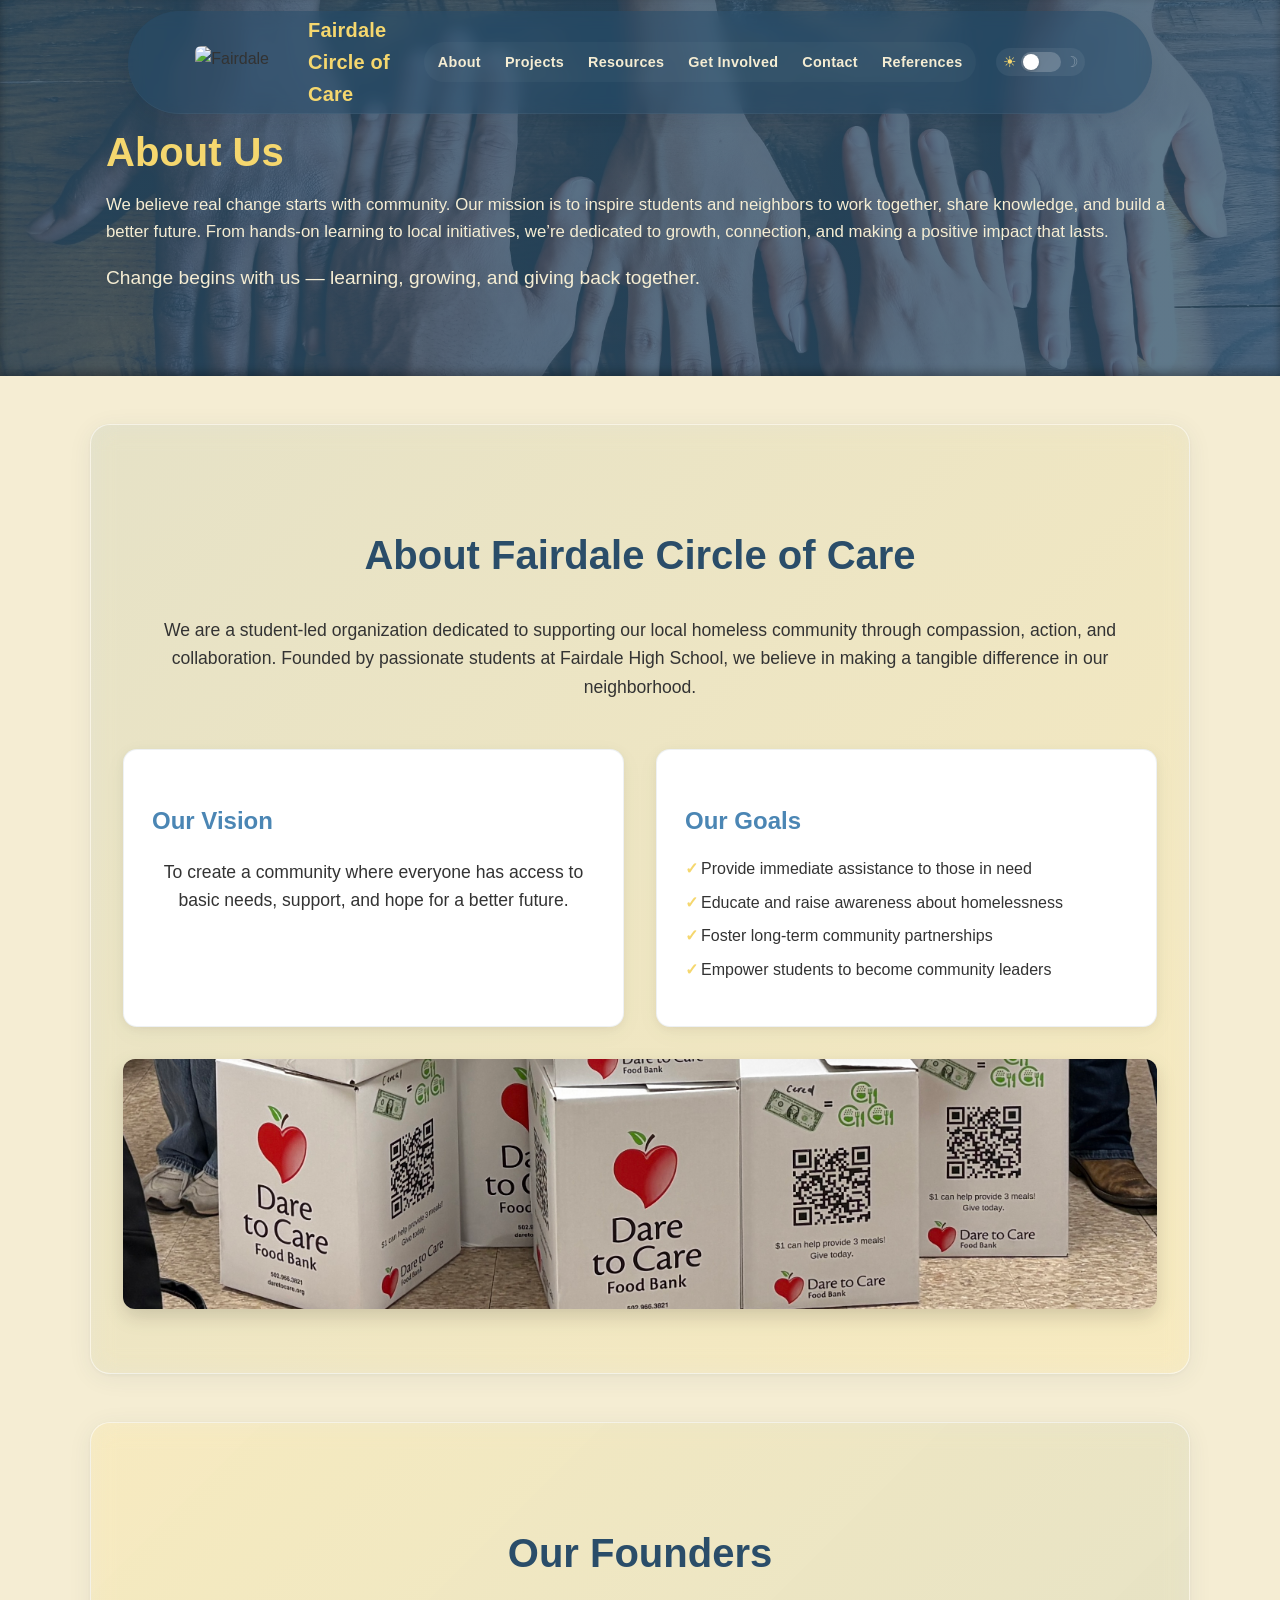
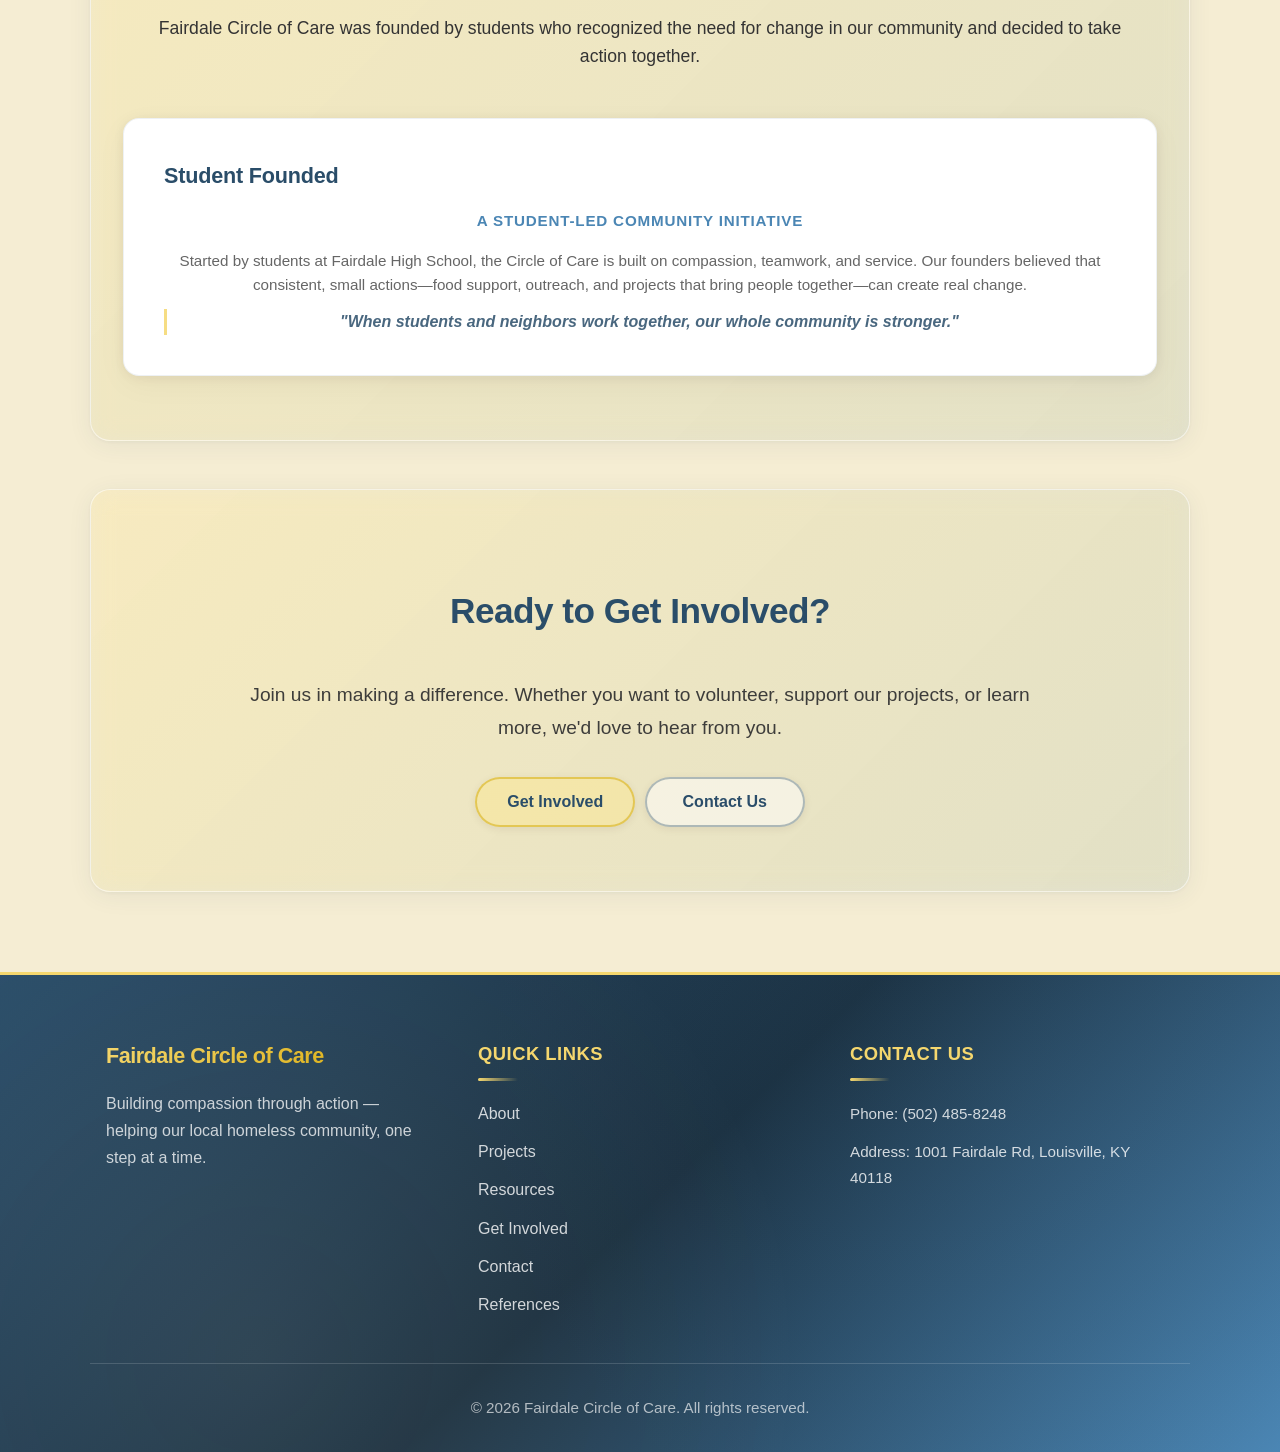
==== commit fb96b358: "update website" ====
--- a/about.html
+++ b/about.html
@@ -39,6 +39,7 @@
                     <li><a href="resources.html">Resources</a></li>
                     <li><a href="get-involved.html">Get Involved</a></li>
                     <li><a href="contact.html">Contact</a></li>
+                    <li><a href="references.html">References</a></li>
                 </ul>
             </nav>
             <label class="theme-switch" aria-label="Toggle dark mode">
@@ -96,28 +97,16 @@
     <section class="founders-section" aria-labelledby="founders-heading">
         <div class="container">
             <h2 id="founders-heading">Our Founders</h2>
-            <p>Fairdale Circle of Care was founded by a group of dedicated students who recognized the need for change in our community. Meet the visionary leaders who started this movement:</p>
+            <p>Fairdale Circle of Care was founded by students who recognized the need for change in our community and decided to take action together.</p>
 
             <div class="founders-grid" data-stagger>
                 <div class="founder-card reveal">
-                    <img src="images/8A31B885-EFE0-4220-A9C0-D45A6B406CCF.JPG" alt="Kyleigh Salmon" class="founder-image">
                     <div class="founder-info">
-                    <h3>Kyleigh Salmon</h3>
-                    <p class="role">Co-Founder & Project Coordinator</p>
-                    <p class="bio">I’m a junior at Fairdale High School with a passion for social justice and community service. I helped start Fairdale Circle of Care after seeing how many families in my community struggled with food, especially during the holidays. Turning a simple food drive into a student-led competition showed me how powerful compassion and teamwork can be.</p>
-                    <p class="quote">"Small actions can make a big difference when people come together."</p>
-                    <p><a href="contact.html" class="Email">Contact us</a></p>
-                </div>
-                </div>
-                <div class="founder-card reveal">
-                    <img src="images/susan circle of care.jpg" alt="Susan Calderon Hernandez" class="founder-image">
-                    <div class="founder-info">
-                    <h3>Susan Calderon Hernandez</h3>
-                    <p class="role">Co-Founder & Communications Lead</p>
-                    <p class="bio">I’m a junior at Fairdale High School, and growing up in an immigrant household shaped my passion for supporting families in need. Through Fairdale Circle of Care, I helped spread awareness across our school and organize a food drive in our first project that brought our community together, collecting over 600 food items in just one week.</p>
-                    <p class="quote">"Being able to help others in a way I relate to is what makes this work meaningful."</p>
-                    <p><a href="contact.html" class="Email">Contact us</a></p>
-                </div>
+                      <h3>Student Founded</h3>
+                      <p class="role">A student-led community initiative</p>
+                      <p class="bio">Started by students at Fairdale High School, the Circle of Care is built on compassion, teamwork, and service. Our founders believed that consistent, small actions—food support, outreach, and projects that bring people together—can create real change.</p>
+                      <p class="quote">"When students and neighbors work together, our whole community is stronger."</p>
+                    </div>
                 </div>
             </div>
         </div>
@@ -149,19 +138,20 @@
                 <ul>
                     <li><a href="about.html">About</a></li>
                     <li><a href="projects.html">Projects</a></li>
+                    <li><a href="resources.html">Resources</a></li>
                     <li><a href="get-involved.html">Get Involved</a></li>
                     <li><a href="contact.html">Contact</a></li>
+                    <li><a href="references.html">References</a></li>
                 </ul>
             </div>
             <div class="footer-contact">
                 <h4>Contact Us</h4>
-                <p>Email: <a href="mailto:dhara.patel@stu.jefferson.kyschools.us">dhara.patel@stu.jefferson.kyschools.us</a></p>
                 <p>Phone: <a href="tel:+15024858248">(502) 485-8248</a></p>
                 <p>Address: 1001 Fairdale Rd, Louisville, KY 40118</p>
             </div>
         </div>
         <div class="footer-bottom">
-            <p>&copy; 2025 Fairdale Circle of Care. All rights reserved.</p>
+            <p>&copy; 2026 Fairdale Circle of Care. All rights reserved.</p>
         </div>
     </footer>
     <script src="script.js"></script>
--- a/style.css
+++ b/style.css
@@ -19,8 +19,12 @@
 
 /* Dark Mode Color Scheme */
 [data-theme="dark"] {
-  --bg-color: #121212;
-  --text-color: #ffffff;
+  --bg-color: #1a1a2e;
+  --text-color: #e0e0e0;
+  --text: #e0e0e0;
+  --gray: #a0a0a0;
+  --deep-blue: #7ab3d4;
+  --sky: #8ec5e6;
   --section-a: linear-gradient(135deg, rgba(75,134,180,0.18) 0%, rgba(212,168,78,0.10) 100%);
   --section-b: linear-gradient(135deg, rgba(212,168,78,0.10) 0%, rgba(75,134,180,0.18) 100%);
   --section-border: rgba(255,255,255,0.07);
@@ -86,14 +90,14 @@
   transform: translateX(-50%);
   width: 60%;
   z-index: 1000;
-  padding: 0.3rem 0;
+  padding: 0.18rem 0;
   background: rgba(42, 77, 105, 0.55); /* thin glass */
   backdrop-filter: blur(8px) saturate(120%);
   -webkit-backdrop-filter: blur(8px) saturate(120%);
   border-bottom: 1px solid rgba(255,255,255,0.05);
   transition: background 240ms ease, box-shadow 240ms ease, transform 240ms ease;
   box-shadow: 0 6px 18px rgba(11, 24, 35, 0.06);
-  margin-top: 0.9rem;
+  margin-top: 0.7rem;
   border-radius: 5rem;
 }
 
@@ -155,12 +159,12 @@
   display: flex;
   align-items: center;
   justify-content: space-between;
-  gap: 1rem;
+  gap: 0.75rem;
   max-width: 1100px;
   margin: 0 auto;
   width: 90%;
   padding: 0 1rem;
-  min-height: 64px;
+  min-height: 56px;
 }
 
 
@@ -215,7 +219,7 @@
   display: flex;
   gap: 0.2rem;
   margin: 0;
-  padding: 0.3rem;
+  padding: 0.22rem;
   align-items: center;
   background: rgba(255,255,255,0.03);
   border-radius: 999px;
@@ -234,7 +238,7 @@
   font-weight: 700;
   letter-spacing: 0.3px;
   font-size: 0.9rem;
-  padding: 0.4rem 0.75rem;
+  padding: 0.32rem 0.65rem;
   border-radius: 999px;
   transition: background 160ms ease, transform 160ms ease, box-shadow 160ms ease;
   backdrop-filter: none;
@@ -262,7 +266,7 @@
 /* primary CTA inside nav */
 .site-nav a.primary {
   background: linear-gradient(180deg, #ffe87c, #d4a500);
-  color: var(--deep-blue);
+  color: #2a4d69;
   box-shadow: 0 6px 0 rgba(183,139,0,0.9), 0 10px 20px rgba(0,0,0,0.12);
   font-weight: 800;
 }
@@ -329,9 +333,9 @@
 .theme-switch {
   display: flex;
   align-items: center;
-  gap: 0.35rem;
+  gap: 0.3rem;
   cursor: pointer;
-  padding: 0.35rem 0.5rem;
+  padding: 0.25rem 0.4rem;
   border-radius: 999px;
   background: rgba(255, 255, 255, 0.06);
   transition: background 0.2s ease;
@@ -351,7 +355,7 @@
 }
 
 .theme-icon {
-  font-size: 1rem;
+  font-size: 0.95rem;
   line-height: 1;
   opacity: 0.7;
   transition: opacity 0.2s ease;
@@ -370,8 +374,8 @@
 
 .slider {
   position: relative;
-  width: 44px;
-  height: 22px;
+  width: 40px;
+  height: 20px;
   background: rgba(255, 255, 255, 0.2);
   border-radius: 999px;
   transition: background 0.2s ease;
@@ -384,8 +388,8 @@
 .slider::before {
   content: '';
   position: absolute;
-  width: 18px;
-  height: 18px;
+  width: 16px;
+  height: 16px;
   background: white;
   border-radius: 50%;
   top: 2px;
@@ -395,7 +399,7 @@
 }
 
 .theme-checkbox:checked ~ .slider::before {
-  transform: translateX(22px);
+  transform: translateX(20px);
 }
 
 
@@ -408,7 +412,7 @@
     margin-top: 0;
     transform: none;
     border-radius: 0px;
-    padding: 0.6rem 1rem;
+    padding: 0.5rem 0.9rem;
     background: rgba(42, 77, 105, 0.75);
     backdrop-filter: blur(12px) saturate(150%);
     -webkit-backdrop-filter: blur(12px) saturate(150%);
@@ -427,7 +431,7 @@
     padding: 0 1rem;
     justify-content: space-between;
     align-items: center;
-    min-height: 56px;
+    min-height: 52px;
   }
 
   /* ensure the theme-switch remains visible and aligned on small screens */
@@ -438,7 +442,7 @@
   /* Mobile nav panel — slides down from header */
   .site-nav {
     position: fixed;
-    top: 56px;
+    top: 52px;
     left: 0;
     right: 0;
     width: 100%;
@@ -487,8 +491,8 @@
     display: flex;
     align-items: center;
     width: 100%;
-    padding: 1.1rem 0.75rem;
-    font-size: 1.1rem;
+    padding: 0.95rem 0.75rem;
+    font-size: 1.05rem;
     font-weight: 700;
     color: rgba(255,255,255,0.92);
     border-radius: 0;
@@ -549,28 +553,60 @@
 
 /* hero section */
 .hero {
-  padding-top:8rem;
-  background:
+  padding:9rem 0;
+  background-image:
     linear-gradient(rgba(42, 77, 105, 0.8), rgba(42, 77, 105, 0.8)),
-    url("images/shane-rounce-DNkoNXQti3c-unsplash.jpg") center/cover no-repeat;
-  padding:9rem 0;
-  background-size:cover;
+    url("images/shane-rounce-DNkoNXQti3c-unsplash.jpg");
+  background-size: cover;
+  background-position: center;
+  background-repeat: no-repeat;
   color: var(--text);
   position: relative;
   box-shadow: inset 0 -4px 10px rgba(0,0,0,0.3);
 }
 
 
-html[data-theme="dark"] .hero {
-  background:
+html[data-theme="dark"] .hero:not(.hero-inner-page) {
+  background-image:
     linear-gradient(rgba(26, 42, 58, 0.9), rgba(26, 42, 58, 0.9)),
-    url("https://civicwell.org/wp-content/uploads/2013/07/feature-cultivating-community-gardens.jpg") center/cover no-repeat;
+    url("images/shane-rounce-DNkoNXQti3c-unsplash.jpg");
   background-size: cover;
+  background-position: center;
+}
+
+html[data-theme="dark"] .hero-about {
+  background-image:
+    linear-gradient(rgba(15, 30, 45, 0.85), rgba(15, 30, 45, 0.85)),
+    url("images/clay-banks-LjqARJaJotc-unsplash.jpg");
+}
+
+html[data-theme="dark"] .hero-projects {
+  background-image:
+    linear-gradient(rgba(15, 30, 45, 0.85), rgba(15, 30, 45, 0.85)),
+    url("images/joel-muniz-3k3l2brxmwQ-unsplash.jpg");
+}
+
+html[data-theme="dark"] .hero-resources {
+  background-image:
+    linear-gradient(rgba(15, 30, 45, 0.85), rgba(15, 30, 45, 0.85)),
+    url("images/victoria-kubiaki-emPsZ6MBCUs-unsplash.jpg");
+}
+
+html[data-theme="dark"] .hero-get-involved {
+  background-image:
+    linear-gradient(rgba(15, 30, 45, 0.85), rgba(15, 30, 45, 0.85)),
+    url("images/h-u-phu-6qt7cVSN6uc-unsplash.jpg");
+}
+
+html[data-theme="dark"] .hero-contact {
+  background-image:
+    linear-gradient(rgba(15, 30, 45, 0.85), rgba(15, 30, 45, 0.85)),
+    url("images/julian-hochgesang-Dkn8-zPIbwo-unsplash.jpg");
 }
 
 html[data-theme="dark"] body{
-  background-color: #2a2a2a;
-
+  background-color: #12192a;
+  color: var(--text);
 }
 
 /* hero inner layout */
@@ -890,7 +926,7 @@
 
 
 .logo img{ /* logo image styles */
-    height:36px;
+    height:32px;
     width:auto;
     display:block;
     border-radius: 6px;
@@ -3050,18 +3086,21 @@
     line-height: 1.5;
   }
   .site-header {
-    padding: 0.25rem 0;
+    padding: 0.18rem 0;
   }
   .header-inner {
     padding: 0 0.5rem;
-    min-height: 56px;
+    min-height: 52px;
   }
   .site-title {
     font-size: 0.95rem !important;
   }
   .site-nav a {
-    padding: 0.85rem 0.5rem !important;
-    font-size: 1rem !important;
+    padding: 0.75rem 0.5rem !important;
+    font-size: 0.98rem !important;
+  }
+  .site-nav {
+    top: 52px;
   }
   .hero {
     padding: 3.5rem 0.75rem 1rem !important;
@@ -3268,9 +3307,12 @@
     min-width: 40px !important;
   }
   .site-nav a {
-    padding: 0.85rem 0.5rem !important;
+    padding: 0.75rem 0.5rem !important;
     font-size: 1rem !important;
     margin-top: 0 !important;
+  }
+  .site-nav {
+    top: 50px;
   }
   .hero {
     padding: 4.5rem 0.5rem 2rem !important;
@@ -4566,8 +4608,8 @@
 .contact-form iframe {
   width: 100%;
   border: 0;
-  min-height: 1550px;
-  height: 1550px;
+  min-height: 1600px;
+  height: 1600px;
   border-radius: 10px;
   display: block;
   background: transparent;
